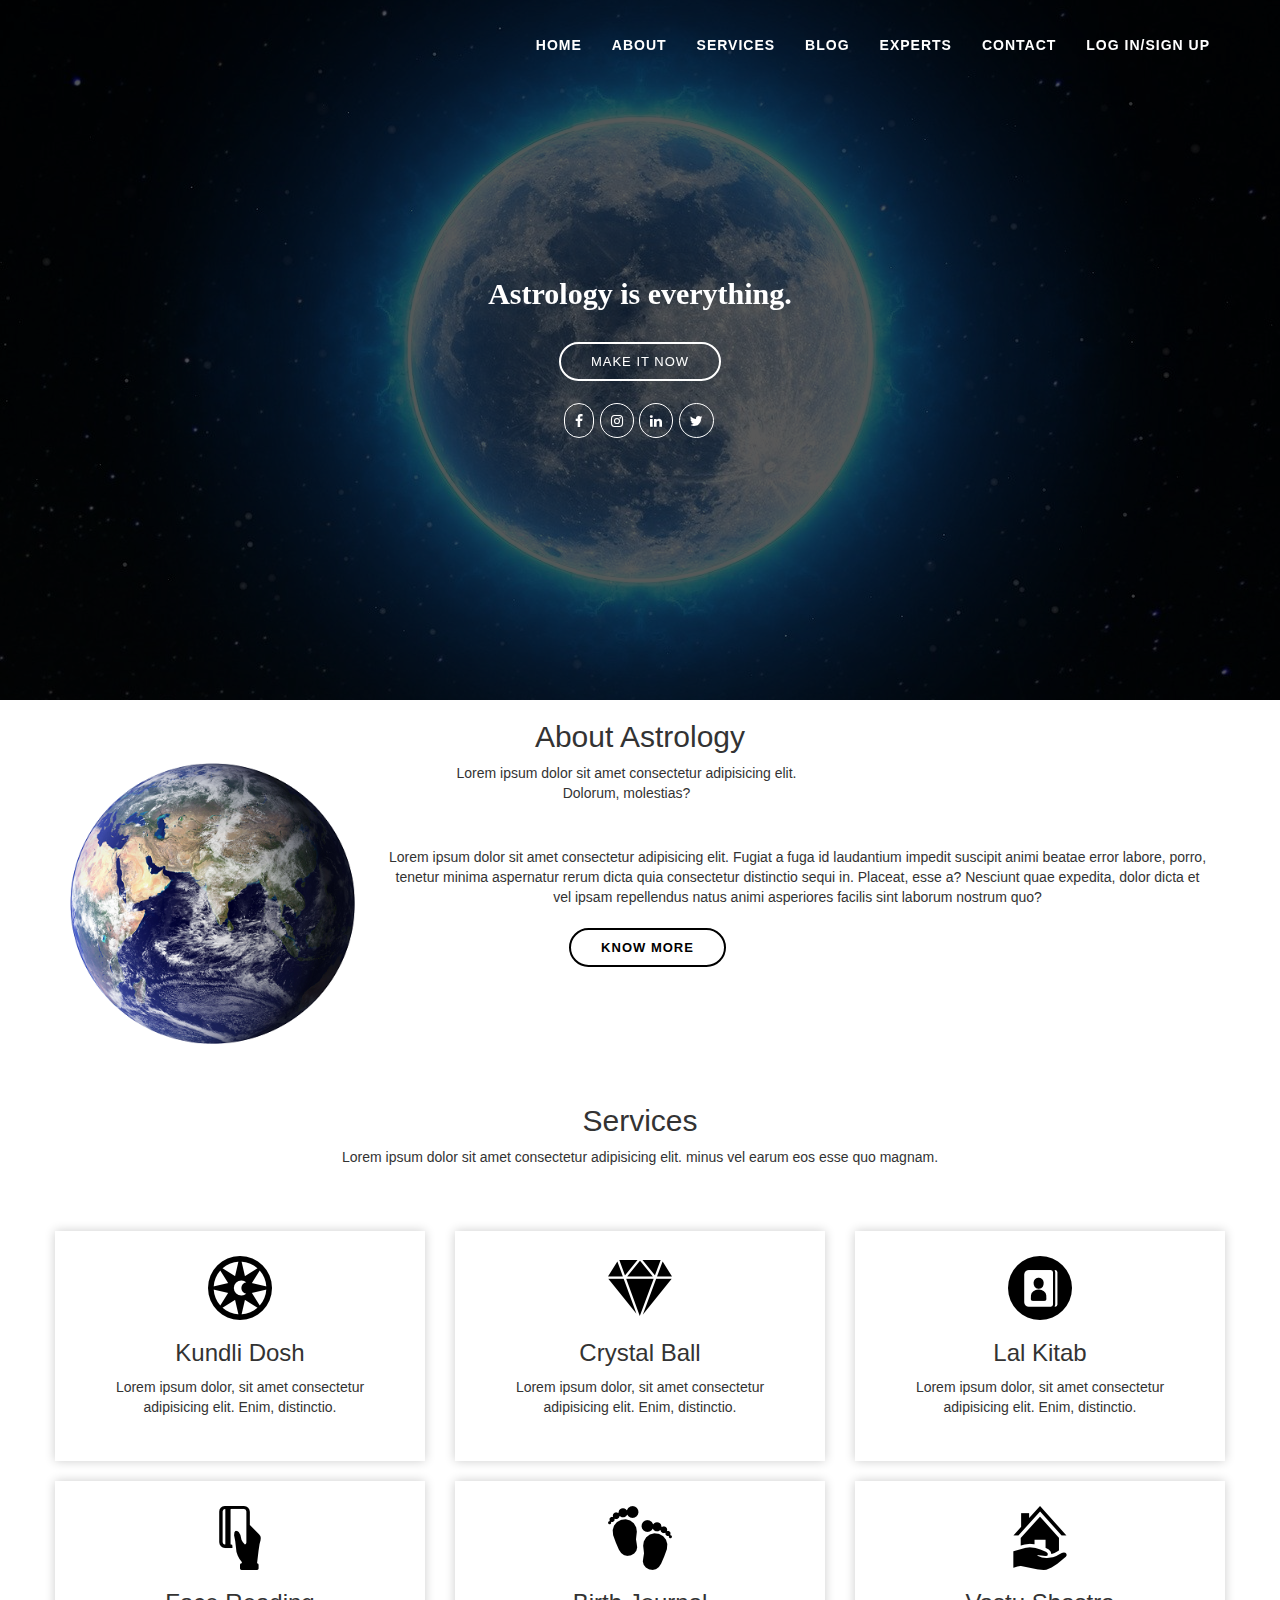
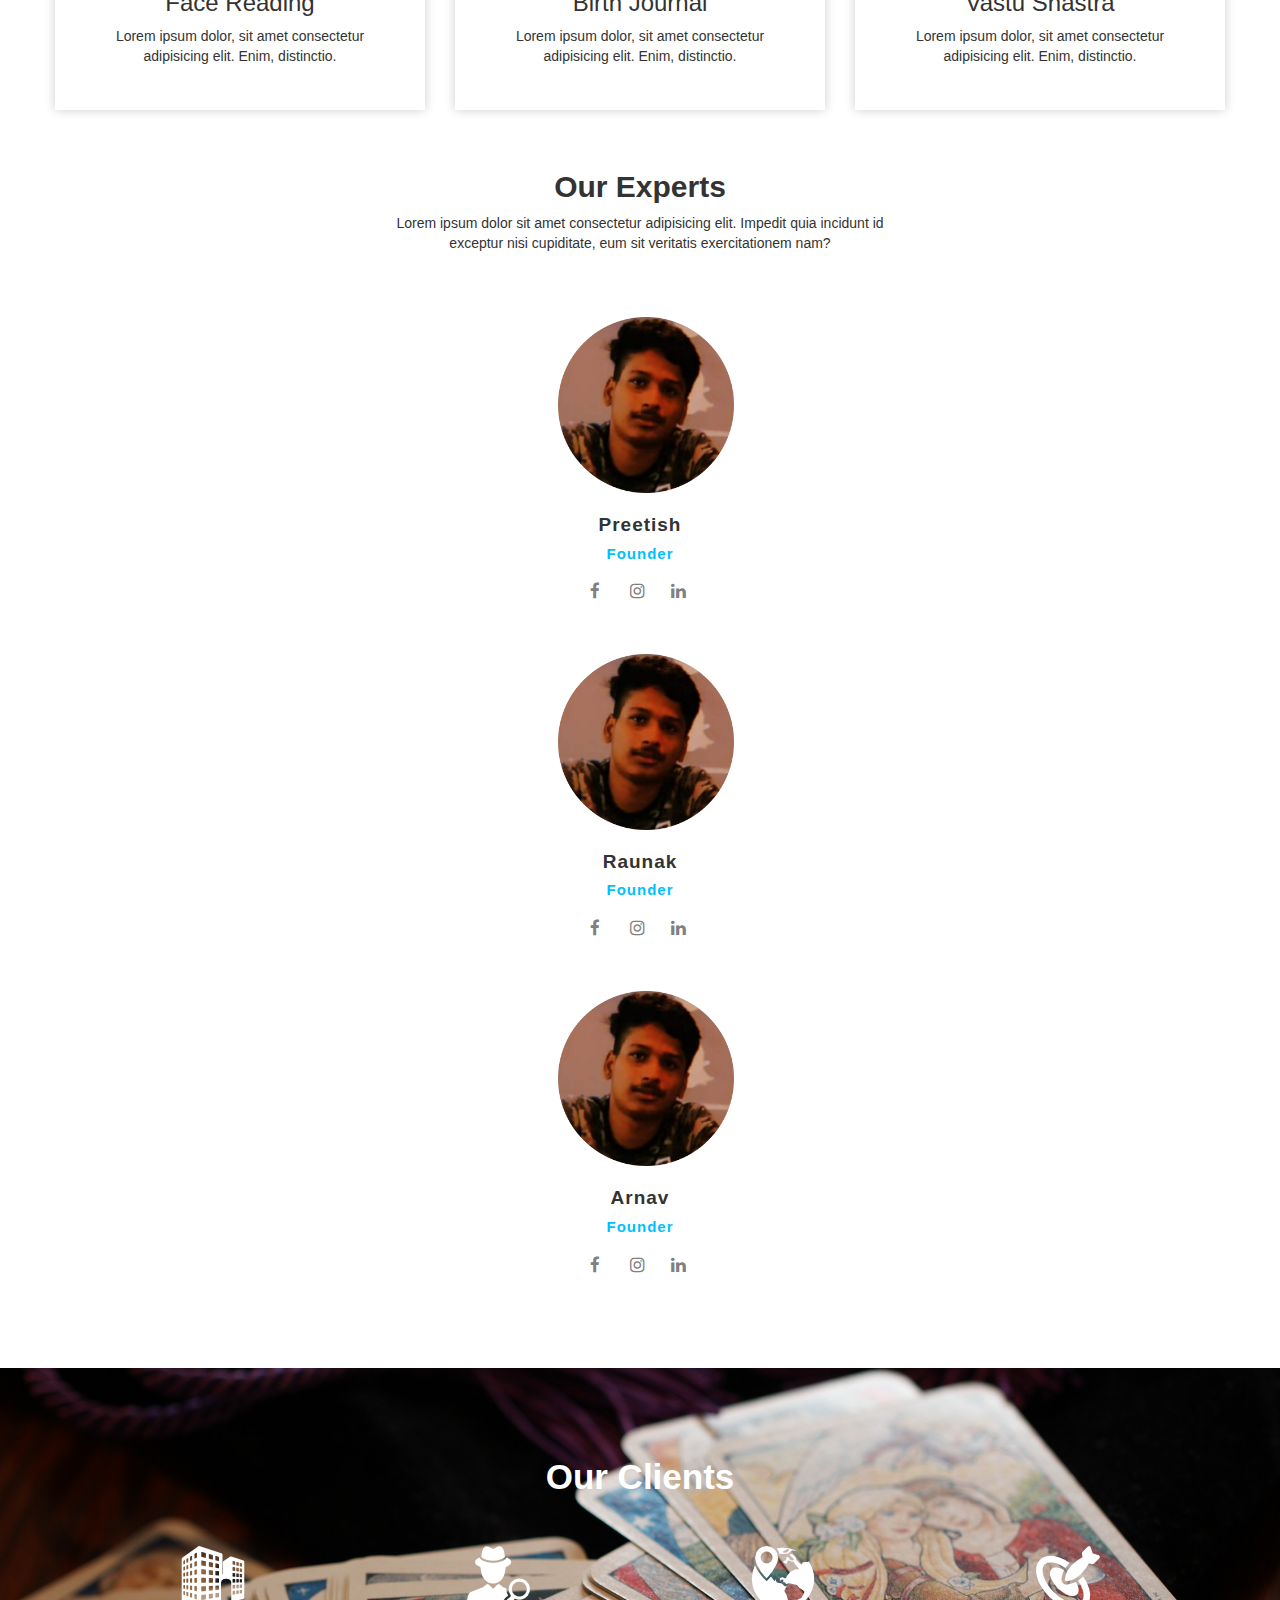
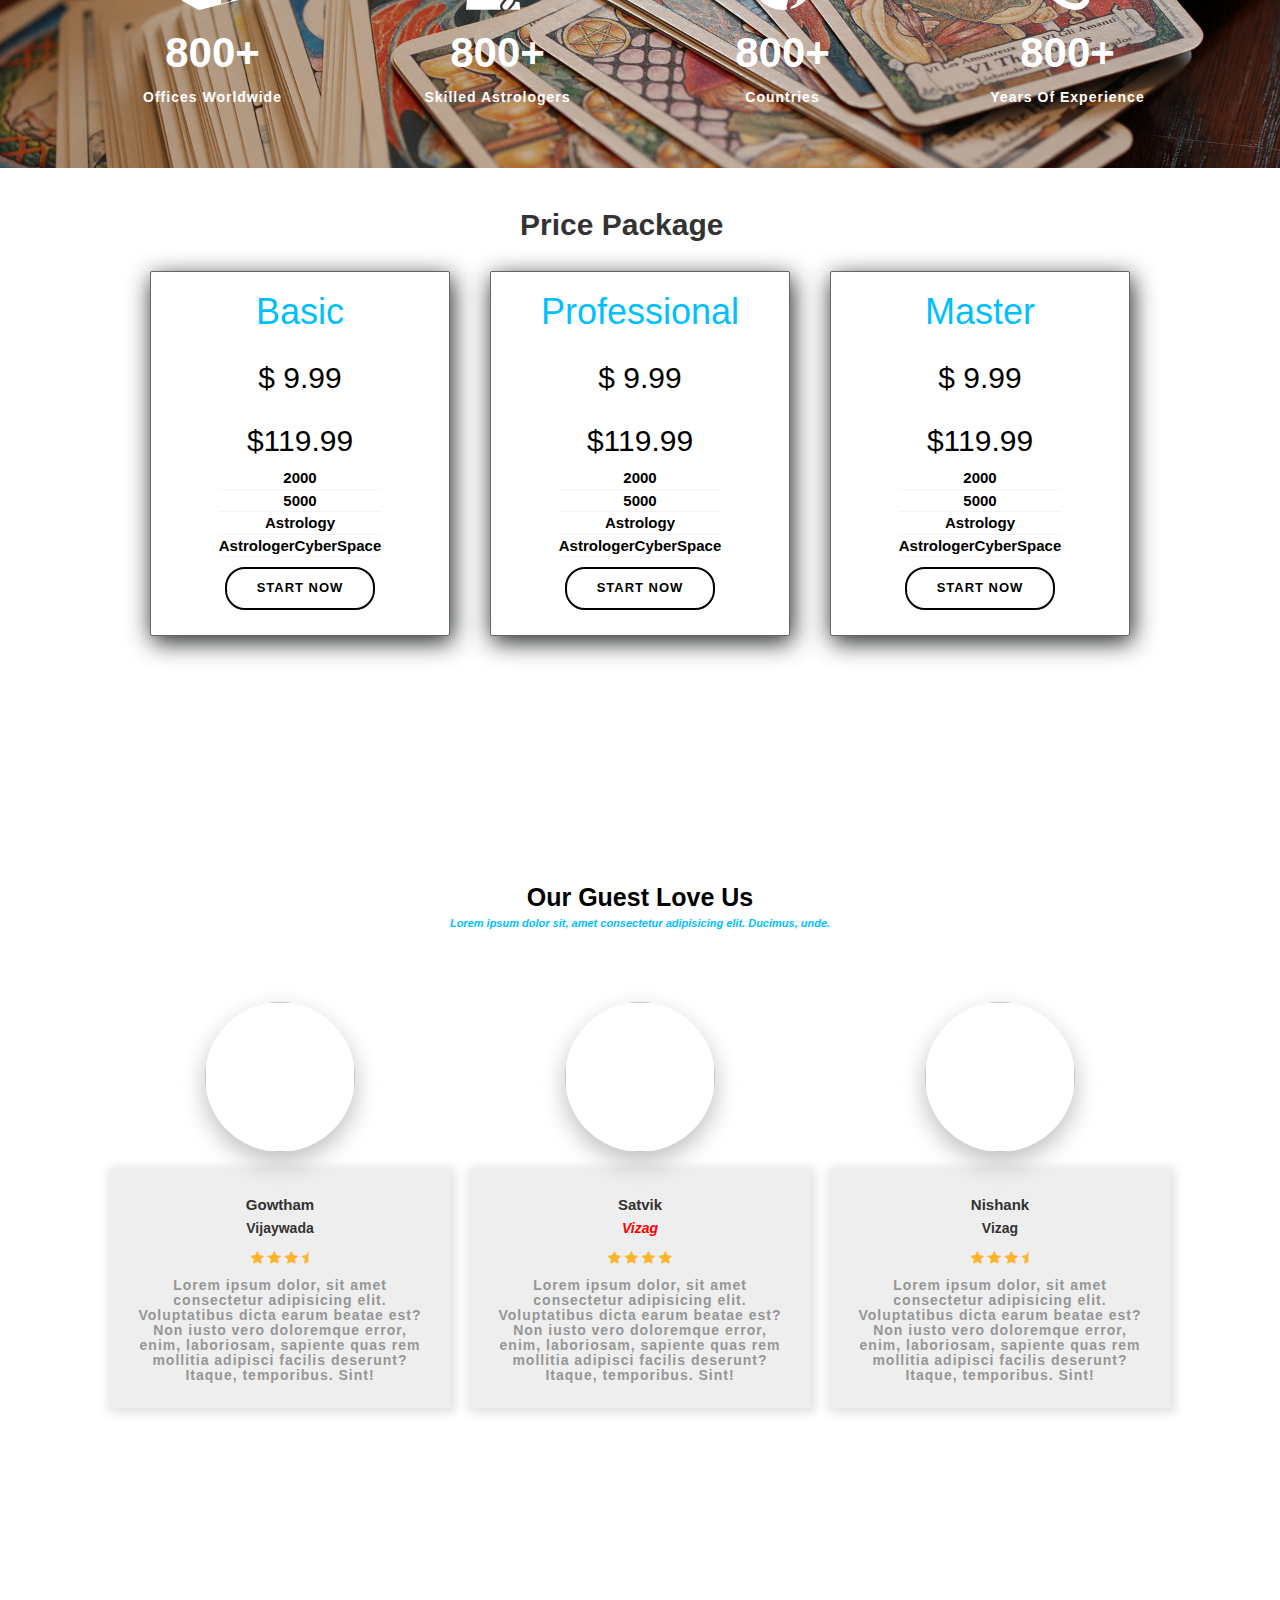
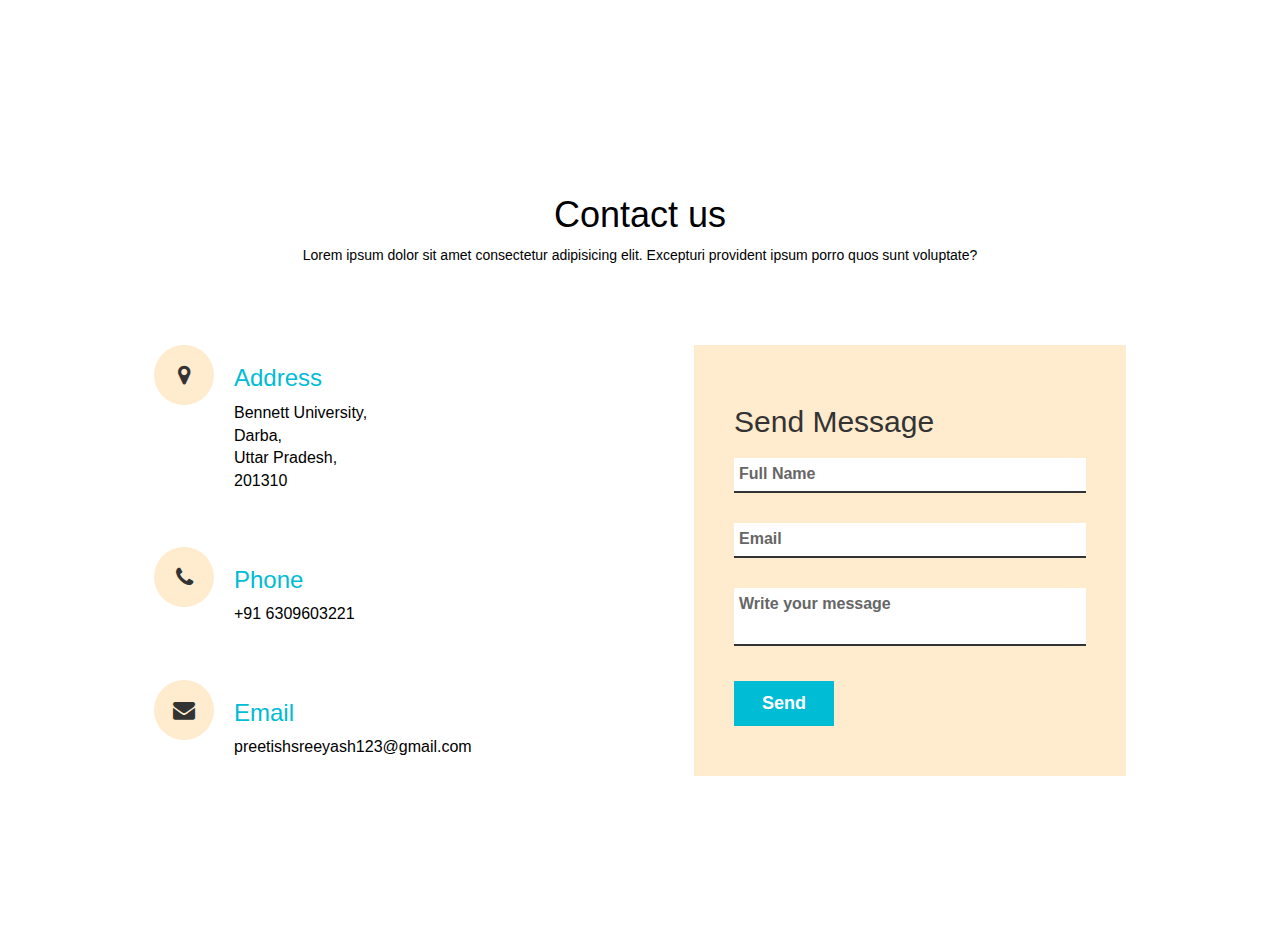
==== new website/index.html @ 93388335 "Add files via upload" ====
<!DOCTYPE html>
<html lang="en">
<head>
    <meta charset="UTF-8">
    <meta name="viewport" content="width=device-width, initial-scale=1.0">
    <title>AstrologerCyberSpace</title>
    <link rel="stylesheet" href="css/style.css">
    <link rel="favicon icon" href="">
    <!---------font awesome files-->
    <link rel="stylesheet" href="https://cdnjs.cloudflare.com/ajax/libs/font-awesome/4.7.0/css/font-awesome.min.css">
    <link rel="stylesheet" href="css/style.css">
    <!-- Latest compiled and minified CSS -->
    <link rel="stylesheet" href="https://maxcdn.bootstrapcdn.com/bootstrap/3.4.1/css/bootstrap.min.css">

    <!-- jQuery library -->
    <script src="https://ajax.googleapis.com/ajax/libs/jquery/3.5.1/jquery.min.js"></script>

    <!-- Latest compiled JavaScript -->
    <script src="https://maxcdn.bootstrapcdn.com/bootstrap/3.4.1/js/bootstrap.min.js"></script>

    <script src="./js/main.js" type="text/javascript"></script>
    <script src="./js/jquery.ripples-min.js" type="text/javascript"></script>
    <script src="./js/jquery.waypoints.min.js"></script>
    <script src="./js/jquery.counterup.min.js"></script>
    <script src="./js/typed.min.js" type="text/javascript"></script>
</head>
<body>
    <!---------Navigation bar-->
    <nav class="navbar navbar-inverse navbar-fixed-top">
        <div class="container">
            <div class="navbar-header">
                <!-----Responsive Buttons-->
                <button type="button" class="navbar-toggle" data-toggle="collapse" data-target="#navbar-co">
                    <span class="icon-bar"></span>
                    <span class="icon-bar"></span>
                    <span class="icon-bar"></span>
                </button>
                <a href="" class="navbar-brand"><img src="" alt=""></a>
            </div>
            <div class="collapse navbar-collapse" id="navbar-co">
                <!--------Navigation menu -->
            <ul class="nav navbar-nav navbar-right" style="margin-bottom: 2%;">
                <li>
                    <a href="">Home</a>
                </li>
                <li>
                    <a href="#about">About</a>
                </li>
                <li>
                    <a href="#services">Services</a>
                </li>
                <li>
                    <a href="">Blog</a>
                </li>
                <li>
                    <a href="#experts-name">Experts</a>
                </li>
                <li>
                    <a href="#contact">Contact</a>
                </li>
                <li>
                    <a href="./login form/login.html">Log In/Sign up</a>
                </li>
            </ul>
            <!----Navigation menu ends-->
            </div>
        </div>
    </nav>
    <!--Navigation ends-->
    <!-------slider start-------->
    <section class="slider text-center" id="slider">
        <div class="slider-overlay">
            <div class="slider-content">
              <div class="text">
                  <p class="padding-bottom-25">Astrology is everything.</p>
              </div>  
              <div class="cta-div">
                  <a href="" class="button">Make it now</a>
              </div>
              <br>
              <div class="social-links padding-top-12">
                  <a href="" class="fa fa-facebook"></a>
                  <a href="" class="fa fa-instagram"></a>
                  <a href="" class="fa fa-linkedin"></a>
                  <a href="" class="fa fa-twitter"></a>
              </div>
            </div>
        </div>
    </section>
    <!-------slider ends-->
    <!----About us section----->
    <button id="back-to-top-button">
        <i class="fa fa-angle-double-up"></i>
    </button>
    <section class="aboutus-area" id="about">
        <div class="container">
            <div class="row">
                <div class="col-xs-12">
                    <div class="section-title text-center">
                        <h2>About Astrology</b><br></h2>
                        <img class="earth-img" src="./images/earth.png" alt="earth">
                        <p class="move-p">Lorem ipsum dolor sit amet consectetur adipisicing elit.<br> 
                           Dolorum, molestias?
                        </p>
                        <p class="p" style="padding-bottom: 20px;">Lorem ipsum dolor sit amet consectetur adipisicing elit. Fugiat a fuga id laudantium impedit suscipit animi beatae error labore, porro, tenetur minima aspernatur rerum dicta quia consectetur distinctio sequi in. Placeat, esse a? Nesciunt quae expedita, dolor dicta et vel ipsam repellendus natus animi asperiores facilis sint laborum nostrum quo?</p>
                        <a href="" class="button2" style="margin-left: -300px;">Know more</a>
                    </div>
                </div>
            </div>
        </div>
    </section>
    <!--About us end-->
    <!----Services area start-->
    <br><br>
    <section class="service-area" id="services">
        <div class="container">
            <div class="row">
                <div class="col-xs-12">
                    <div class="section-title text-center">
                        <h2>Services</b></h2>
                        <p>
                            Lorem ipsum dolor sit amet consectetur adipisicing elit. 
                            minus vel earum eos esse quo magnam.
                        </p>
                    </div>
                </div><br><br>
                <div class="row">
                    <div class="col-md-4 col-sm-6 col-xs-12">
                        <div class="service-wrap text-center">
                            <div class="service-icon">
                                <img src="./images/sv1.png" alt="">
                            </div>
                            <h3>Kundli Dosh</h3>
                            <p>
                                Lorem ipsum dolor, sit amet consectetur adipisicing elit. Enim, distinctio.
                            </p>
                        </div>
                    </div>
                    <div class="col-md-4 col-sm-6 col-xs-12">
                        <div class="service-wrap text-center">
                            <div class="service-icon">
                                <img src="./images/sv2.png" alt="">
                            </div>
                            <h3>Crystal Ball</h3>
                            <p>
                                Lorem ipsum dolor, sit amet consectetur adipisicing elit. Enim, distinctio.
                            </p>
                        </div>
                    </div>
                    <div class="col-md-4 col-sm-6 col-xs-12">
                        <div class="service-wrap text-center">
                            <div class="service-icon">
                                <img src="./images/sv3.png" alt="">
                            </div>
                            <h3>Lal Kitab</h3>
                            <p>
                                Lorem ipsum dolor, sit amet consectetur adipisicing elit. Enim, distinctio.
                            </p>
                        </div>
                    </div>
                    <div class="col-md-4 col-sm-6 col-xs-12">
                        <div class="service-wrap text-center">
                            <div class="service-icon">
                                <img src="./images/sv4.png" alt="">
                            </div>
                            <h3>Face Reading</h3>
                            <p>
                                Lorem ipsum dolor, sit amet consectetur adipisicing elit. Enim, distinctio.
                            </p>
                        </div>
                    </div>
                    <div class="col-md-4 col-sm-6 col-xs-12">
                        <div class="service-wrap text-center">
                            <div class="service-icon">
                                <img src="./images/sv5.png" alt="">
                            </div>
                            <h3>Birth Journal</h3>
                            <p>
                                Lorem ipsum dolor, sit amet consectetur adipisicing elit. Enim, distinctio.
                            </p>
                        </div>
                    </div>
                    <div class="col-md-4 col-sm-6 col-xs-12">
                        <div class="service-wrap text-center">
                            <div class="service-icon">
                                <img src="./images/sv6.png" alt="">
                            </div>
                            <h3>Vastu Shastra</h3>
                            <p>
                                Lorem ipsum dolor, sit amet consectetur adipisicing elit. Enim, distinctio.
                            </p>
                        </div>
                    </div>
            </div>
        </div>
    </section>
    <!----Services area end-->
    <!----Our Experts start-->
    <br><br>
    <section class="our-experts" id="experts-name">
        <div class="container text-center">
            <h2 style="font-weight: bold;">Our Experts</b></h2>
            <p>Lorem ipsum dolor sit amet consectetur adipisicing elit. Impedit quia incidunt id<br> 
               exceptur nisi cupiditate, eum sit veritatis exercitationem nam?</p>
        </div><br>
        <div class="container">
            <div class="row">
                <div  class="experts-container">
                    <div id="team-member">
                        <img src="./images/preetish.png" alt="preetish-photo" class="img-responsive">
                        <div class="team-member-info text-center">
                        <h4 class="team-member-name">Preetish</h4>
                        <h4 class="team-member-designation">Founder</h4>
                        <ul class="social-list">
                            <li><a href="" class="social-icon icon-gray"><i class="fa fa-facebook"></i></a></li>
                            <li><a href="" class="social-icon icon-gray"><i class="fa fa-instagram"></i></a></li>
                            <li><a href="" class="social-icon icon-gray"><i class="fa fa-linkedin"></i></a></li>
                        </ul>
                        </div>
                    </div>
                    <div id="team-member">
                        <img src="./images/preetish.png" alt="" class="img-responsive">
                        <div class="team-member-info text-center">
                        <h4 class="team-member-name">Raunak</h4>
                        <h4 class="team-member-designation">Founder</h4>
                        <ul class="social-list">
                            <li><a href="" class="social-icon icon-gray"><i class="fa fa-facebook"></i></a></li>
                            <li><a href="" class="social-icon icon-gray"><i class="fa fa-instagram"></i></a></li>
                            <li><a href="" class="social-icon icon-gray"><i class="fa fa-linkedin"></i></a></li>
                        </ul>
                        </div>
                    </div>
                    <div id="team-member">
                        <img src="./images/preetish.png" alt="" class="img-responsive">
                        <div class="team-member-info text-center">
                        <h4 class="team-member-name">Arnav</h4>
                        <h4 class="team-member-designation">Founder</h4>
                        <ul class="social-list">
                            <li><a href="" class="social-icon icon-gray"><i class="fa fa-facebook"></i></a></li>
                            <li><a href="" class="social-icon icon-gray"><i class="fa fa-instagram"></i></a></li>
                            <li><a href="" class="social-icon icon-gray"><i class="fa fa-linkedin"></i></a></li>
                        </ul>
                        </div>
                    </div>
                </div>
            </div>
        </div>

    </section>
    <!---Our Experts ends-->

    <!---Counter starts-->
    <br><br>
    <section class="counters">
        <div class="content-box text-center">
            <h2 style="font-weight: bold; font-size: 35px;">Our Clients<b></h2>
            <br><br>
            <div class="container">
                <div class="col-md-3">
                    <div class="counter-items">
                        <img src="./images/timer_1.png" alt="">
                        <h2><span class="counter text-center">800</span><span>+</span></h2>
                        <p>Offices Worldwide</p>
                    </div>
                </div>
                <div class="col-md-3">
                    <div class="counter-items">
                        <img src="./images/timer_2.png" alt="">
                        <h2><span class="counter text-center">800</span><span>+</span></h2>
                        <p>Skilled Astrologers</p>
                    </div>
                </div>
                <div class="col-md-3">
                    <div class="counter-items">
                        <img src="./images/timer_3.png" alt="">
                        <h2><span class="counter text-center">800</span><span>+</span></h2>
                        <p>Countries</p>
                    </div>
                </div>
                <div class="col-md-3">
                    <div class="counter-items">
                        <img src="./images/timer_4.png" alt="">
                        <h2><span class="counter text-center">800</span><span>+</span></h2>
                        <p>Years Of Experience</p>
                    </div>
                </div>
            </div>
        </div>
    </section>
    <!---Counter ends-->
        <!----Price us start-->
        <br>
        <section class="Contact">
            <div class="container">
                <h2 style="font-weight: bold; padding-left: 450px;">Price Package</h2>
                <div class="package-container">
                    <div class="packages">
                       <h1 class="first-package">Basic</h1>
                       <h2 class="text1">&dollar; 9.99</h2>
                       <h2 class="text2">&dollar;119.99</h2>
                       <ul class="basic-list">
                           <li>2000</li>
                           <li>5000</li>
                           <li>Astrology</li>
                           <li>AstrologerCyberSpace</li>
                       </ul> 
                       <a href="#" class="button1">Start Now</a>
                    </div>
                    <div class="packages">
                        <h1 class="first-package">Professional</h1>
                        <h2 class="text1">&dollar; 9.99</h2>
                        <h2 class="text2">&dollar;119.99</h2>
                        <ul class="basic-list">
                            <li>2000</li>
                            <li>5000</li>
                            <li>Astrology</li>
                            <li>AstrologerCyberSpace</li>
                        </ul> 
                        <a href="#" class="button1">Start Now</a>
                     </div>
                     <div class="packages">
                        <h1 class="first-package">Master</h1>
                        <h2 class="text1">&dollar; 9.99</h2>
                        <h2 class="text2">&dollar;119.99</h2>
                        <ul class="basic-list">
                            <li>2000</li>
                            <li>5000</li>
                            <li>Astrology</li>
                            <li>AstrologerCyberSpace</li>
                        </ul> 
                        <a href="#" class="button1">Start Now</a>
                     </div>
                </div>
            </div>
        </section>
    <!---Guest reviews start-->
    <br><br>
    <section class="reviews-people">
        <div class="reviews-section">
            <h2 class="review-title">Our Guest Love Us</h2>
            <p class="review-note">Lorem ipsum dolor sit, amet consectetur adipisicing elit. Ducimus, unde.</p>
            <div class="reviews">
                <div class="review">
                    <div class="review-head">
                        <img src="" width="250px">
                    </div>
                    <div class="review-body">
                        <div class="review-name">Gowtham</div>
                        <div class="place-review">Vijaywada</div>
                        <div class="review-rating">
                            <i class="fa fa-star"></i>
                            <i class="fa fa-star"></i>
                            <i class="fa fa-star"></i>
                            <i class="fa fa-star-half"></i>
                        </div>
                        <div class="review-description">Lorem ipsum dolor, sit amet consectetur adipisicing elit. Voluptatibus dicta earum beatae est? Non iusto vero doloremque error, enim, laboriosam, sapiente quas rem mollitia adipisci facilis deserunt? Itaque, temporibus. Sint!</div>
                    </div>
                </div>
                <div class="review">
                    <div class="review-head">
                        <img src="" width="250px">
                    </div>
                    <div class="review-body">
                        <div class="review-name">Satvik</div>
                        <div class="review-place">Vizag</div>
                        <div class="review-rating">
                            <i class="fa fa-star"></i>
                            <i class="fa fa-star"></i>
                            <i class="fa fa-star"></i>
                            <i class="fa fa-star"></i>
                        </div>
                        <div class="review-description">Lorem ipsum dolor, sit amet consectetur adipisicing elit. Voluptatibus dicta earum beatae est? Non iusto vero doloremque error, enim, laboriosam, sapiente quas rem mollitia adipisci facilis deserunt? Itaque, temporibus. Sint!</div>
                    </div>
                </div>
                <div class="review">
                    <div class="review-head">
                        <img src="" width="250px">
                    </div>
                    <div class="review-body">
                        <div class="review-name">Nishank</div>
                        <div class="place-review">Vizag</div>
                        <div class="review-rating">
                            <i class="fa fa-star"></i>
                            <i class="fa fa-star"></i>
                            <i class="fa fa-star"></i>
                            <i class="fa fa-star-half"></i>
                        </div>
                        <div class="review-description">Lorem ipsum dolor, sit amet consectetur adipisicing elit. Voluptatibus dicta earum beatae est? Non iusto vero doloremque error, enim, laboriosam, sapiente quas rem mollitia adipisci facilis deserunt? Itaque, temporibus. Sint!</div>
                    </div>
                </div>
            </div>
        </div>
    </section>
    <!---Guest reviews end-->
    <!---Contact us form start-->
    <br><br>
    <section id="contact" class="contact-us">
        <div class="content">
            <h2>Contact us</h2>
            <p>Lorem ipsum dolor sit amet consectetur adipisicing elit. 
               Excepturi provident ipsum porro quos sunt voluptate?</p>
        </div>
        <div class="container1">
            <div class="contact-info">
                <div class="box">
                    <div class="icon"><i class="fa fa-map-marker" aria-hidden="true"></i></div>
                    <div class="text1">
                        <h3>Address</h3>
                        <p>Bennett University, <br> Darba, <br> Uttar Pradesh, <br> 201310</p>
                    </div>
                </div>
                <div class="box">
                    <div class="icon"><i class="fa fa-phone" aria-hidden="true"></i></div>
                    <div class="text1">
                        <h3>Phone</h3>
                        <p> +91 6309603221
                        </p>
                    </div>
                </div>
                <div class="box">
                    <div class="icon"><i class="fa fa-envelope" aria-hidden="true"></i></div>
                    <div class="text1">
                        <h3>Email</h3>
                        <p>preetishsreeyash123@gmail.com</p>
                    </div>
                </div>
            </div>
            <div class="contact-form">
                <form>
                    <h2>Send Message</h2>
                    <div class="inputBox">
                        <input type="text" name="" required="required">
                        <span>Full Name</span>
                    </div>
                    <div class="inputBox">
                        <input type="text" name="" required="required">
                        <span>Email</span>
                    </div>
                    <div class="inputBox">
                        <textarea required="required"></textarea>
                        <span>Write your message</span>
                    </div>
                    <div class="inputBox">
                        <input type="submit" name="" value="Send">
                    </div>
                </form>
            </div>
        </div>
    </section>
<!------Contact us end --------->
</body>
</html>
---- new website/css/style.css ----
/*  basic files starts*/
*{
    margin: 0;
    padding: 0;
}
body{
    width: 100%;
    overflow-x: hidden;
}
/* basic files ends*/

/* navigation starts*/
.navbar{
    padding: 20px 0 0 0;
    border-bottom: none !important;
    transition: all 0.5s ease-in-;
}
.navbar ul li a{
    color: white !important;
    text-transform: uppercase;
    font-weight: bold;
    letter-spacing: 1px;
}
.navbar ul li a:hover{
    color: aqua !important;
}
.navbar-toggle{
    border: 1px solid white !important; 
    transition: all 0.5s ease-in;
}
.navbar-toggle:hover{
    background-color: aqua !important;
}
.navbar-inverse .navbar-collapse{
    border-color: white !important;
}
.navbar-inverse{
    background-color: transparent !important;
}
/* navigation ends */

/* sticky navigation with bg color */
.secondary{
    background-color: #34495e !important;
}

/* slider section starts */
.slider{
    width: 100% !important;
    height: 700px;
    background-image: url(../images/mainphoto.jpg);
    background-size: cover;
    background-position: center;
    color: white;
}
.slider-overlay{
    width: 100%;
    height: 100%;
    background: rgba(0,0,0,0.65);
    position: relative;
}
.slider-content{
    position: absolute;
    top: 39%;
    width: 100%;
}
.button{
    padding: 10px 30px;
    background-color: transparent;
    color: white !important;
    text-transform: uppercase;
    letter-spacing: 1px;
    font-size: 13px;
    border: 2px solid white !important;
    border-radius: 20px;
    transition: all 0.5s ease-in;
}
.button:hover{
    text-decoration: none;
    color: white !important;
    background-color: deepskyblue;
    border-color: deepskyblue;
}
.social-links a.fa{
    border: 1px solid white;
    padding: 10px;
    color: white;
    height: 35px;
    border-radius: 25px;
    margin-right: 2px; 
    transition: all 0.5s ease-in;
}
.social-links a.fa:hover{
    text-decoration: none;
    background-color: deepskyblue;
    color: white;
    border: 1px solid deepskyblue;
}
.text{
    display: inline;
    font-family: 'Sacramento',cursive;
    font-size: 30px;
    font-weight: bold;
}
/* slider section ends */
/* Back to top Button */
#back-to-top-button {
    display: none;
    position: fixed;
    bottom: 20px;
    right: 20px;
    font-size: 26px;
    width: 50px;
    height: 50px;
    background-color: #fff;
    color: #333;
    cursor: pointer;
    outline: none;
    border: 3px solid #333;
    border-radius: 50%;
    transition-duration: 0.2s;
    transition-timing-function: ease-in-out;
    transition-property: background-color, color;
  }
  #back-to-top-button:hover, 
  #back-to-top-button:focus {
    background-color: #333;
    color: #fff;  
  }
  
  @media(max-width: 992px) {
    #back-to-top-button { font-size: 22px; width: 40px; height: 40px; bottom: 15px; right: 15px; }
  }
  @media(max-width:768px) {
    #back-to-top-button { font-size: 18px; width: 32px; height: 32px; bottom: 6px; right: 6px; }
  }
  
  /* Animations */
  .buttonEntrance {
    animation-duration: 0.5s;
    animation-fill-mode: both;
    animation-name: btnEntrance;
  }
  /* fadeInUp */
  @keyframes buttonEntrance {
    from {
      opacity: 0;
      transform: translate3d(0, 100%, 0);
    }
    to {
      opacity: 1;
      transform: translate3d(0, 0, 0);
    }
  }
  
  .buttonExit {
    animation-duration: 0.25s;
    animation-fill-mode: both;  
    animation-name: btnExit;
  }
  /* fadeOutDown */
  @keyframes buttonExit {
    from {
      opacity: 1;
    }
    to {
      opacity: 0;
      transform: translate3d(0, 100%, 0);
    }
  }
  /* Button End */
/* About astrology start */
.earth-img{
    width: 25%;
    margin-right: 30px;
    float: left;
}

.padding-top-12 {
   padding-top: 12px;
}

.padding-bottom-25 {
   padding-bottom: 25px;
}
.move-p{
    padding-right: 30%;
}
p{
    display: block;
    padding-bottom: 3%;
}
.button2{
    padding-top: 20px;
    padding: 10px 30px;
    color: black;
    text-transform: uppercase;
    letter-spacing: 1px;
    font-size: 13px;
    font-weight: bold;
    border: 2px solid black;
    border-radius: 20px;
    transition: all 0.5s ease-in;  
}
.button2:hover{
    text-decoration: none;
    background-color: deepskyblue;
}
/* About astrology end */

/* Servises start */
.service-wrap {
    box-shadow: 0 0 10px rgba(0,0,0,0.2);
    overflow: hidden;
    padding: 25px 35px;
    position: relative;
    transition: all 0.5s ease 0s;
    z-index: 9;
    margin-top: 20px;
}
.service-wrap::before, .service-wrap::after{
    content: "";
    height: 300%;
    position: absolute;
    transform: rotate(45deg);
    width: 120%;
    z-index: -9;
    transition: all 0.5s;
    opacity: 0;
    background: #34495e;
}
.service-wrap::before{
    top: -37px;
    left: 100%;
}
.service-wrap:hover:before{
    left: -27px;
    opacity: 1;
}
.service-wrap::after{
    right: 100%;
    bottom: -37px;
}
.service-wrap:hover:after{
    right: -27px;
    opacity: 1;
}
.service-wrap:hover{
    color: white;
}
/* teams members */
.our-experts{
    margin: 0 25px;
}
.team-member-info{
    padding: 10px 0 30px 0;
}
h4.team-member-name{
    font-size: 19px;
    font-weight: 700;
    letter-spacing: 1px;
    padding-top: 2px;
}
h4.team-member-designation{
    color: deepskyblue;
    font-size: 15px;
    font-weight: 700;
    letter-spacing: 1px;
    margin-top: 5px;
    text-transform: capitalize;
}
.social-list{
    padding-left: 0;
}
.social-list li{
    list-style: none;
    display: inline-block;
    width: 32px;
    height: 32px;
    margin-right: 6px;
    margin-top: 10px;
}
.social-list i{
    font-size: 17px;
}
.icon-gray i{
    color: gray;

}
.img-responsive{
    width: 15%;
    margin-left: 43%;
}
/* team members end */

/* Counter start */
.counters{
    background-image: url(../images/tarot.jpg);
    width: 100%;
    height: 400px;
    background-size: cover;
    background-position: center;
    color: white;
    padding-top: 70px;
    padding-bottom: 80px;
}
.counters i{
    font-size: 50px;
}
.counter-items h2{
    font-weight: bold;
    font-size: 42px;
    color: white;
}
.counters p{
    font-weight: bold;
    letter-spacing: 1px;
}
/* Counter ends */

/* price package start */
.container{
    width: 100%;
}
.packages{
    margin: 20px;
    width: 300px;
    padding-bottom: 1.8em;
    height: 100%;
    background-color: white;
    display: flex;
    flex-direction: column;
    align-items: center;
    text-align: center;
    border-radius: 2px;
    border: 1px solid rgb(97,104,101);
    box-shadow: 2px 6px 25px #1e2321;
    flex-wrap: wrap;
    color: black;
}
.first-package{
    color: deepskyblue;
}
h1,h2{
    font-size: 2.2em;
}
.basic-list li{
    font-size: 15px;
    list-style: none;
    border-bottom: 1px solid #f4f4f4;
    padding-inline-start: 0;
    border-width: 1px;
}
ol,ul{
    padding: 0;
}
.top{
    padding-top: 20px;
    display: flex;
    flex-direction: column;
    align-items: center;
}
input,label{
    display: inline-block;
    vertical-align: middle;
    margin: 10px 0;
}
.button1{
    padding-top: 20px;
    padding: 10px 30px;
    color: black !important;
    text-transform: uppercase;
    letter-spacing: 1px;
    font-size: 13px;
    border: 2px solid black !important;
    border-radius: 20px;
    transition: all 0.5s ease-in;  
}
.button1:hover{
    text-decoration: none;
    background-color: deepskyblue !important;
}
.package-container{
    display: flex;
    align-items: center;
    justify-content: center;
    flex-wrap: wrap;
}
.switch{
    position: relative;
    display: inline-block;
    width: 60px;
    height: 34px;
}
.switch input{
    opacity: 0;
    width: 0;
    height: 0;
}
/* price package end */
/* Guest reviwes start */
.reviews-people{
    box-sizing: border-box;
    margin: 0;
    padding: 0;
    display: flex;
    height: 100vh;
}
.reviews-section{
    margin: auto;
    padding: 0 1rem;
    max-width: 1100px;
    text-align: center;
}
.review-title{
    font-size: 2.5rem;
    color: black;
    margin-bottom: .5rem;
    font-weight: bold;
}
.review-note{
    font-size: 1.1rem;
    color: rgb(150, 150, 150);
    font-style: italic;
    color: deepskyblue;
}
.reviews{
    margin: 2rem auto;
    display: flex;
    flex-wrap: wrap;
}
.review{
    margin: 0 1rem;
    min-width: 300px;
    flex: 1;
}
.review-head{
    margin: 1.75rem auto;
    width: 150px;
    height: 150px;
}
.reviews .review .review-head img{
    width: 100%;
    height: 100%;
    object-fit: cover;
    border-radius: 50%;
    box-shadow: 0 10px 25px rgba(0, 0, 0, .25);
}
.review-body{
    background-color: rgb(238, 238, 238);
    padding: 2.5rem;
    box-shadow: 2px 2px 10px 3px rgb(225, 225, 225);
}
.review-name{
    font-size: 1.5rem;
    color: rgb(50, 50, 50);
    margin-bottom: .25rem;
}
.review-place{
    color: red;
    font-style: italic;
  }
  .review-rating{
    color: rgb(253, 180, 42);
    margin: 1rem 0;
  }
  .review-description{
    line-height: 1.5rem;
    letter-spacing: 1px;
    color: rgb(150, 150, 150);
  }
  
  @media (max-width: 991px){
    .review{
      margin-top: 1.5rem;
    }
  }
/* Guest reviews ends */
/* Contact us start */
.contact-us{
    position: relative;
    min-height: 100vh;
    padding: 50px 100px;
    display: flex;
    justify-content: center;
    align-items: center;
    flex-direction: column;
}
.contact-us .content{
    max-width: 800px;
    text-align: center;
}
.contact-us .content h2{
    font-size: 36px;
    font-weight: 500;
    color: black;
}
.contact-us .content p{
    font-weight: 300;
    color: black;
}
.container1{
    width: 100%;
    display: flex;
    justify-content: center;
    align-items: center;
    margin-top: 30px;
}
.container1 .contact-info{
    width: 50%;
    display: flex;
    flex-direction: column;
}
.container1 .contact-info .box{
    position: relative;
    padding: 20px 0;
    display: flex;
}
.container1 .contact-info .box .icon{
    min-width: 60px;
    height: 60px;
    background: blanchedalmond;
    display: flex;
    justify-content: center;
    align-items: center;
    border-radius: 50%;
    font-size: 22px;
    border-color: 1px blanchedalmond ;
}
.container1 .contact-info .box .text1{
    display: flex;
    margin-left: 20px;
    font-size: 16px;
    color: black;
    flex-direction: column;
    font-weight: 300;
}
.container1 .contact-info .box .text1 h3{
    font-weight: 500;
    color: #00bcd4;
}
.contact-form{
    width: 40%;
    padding: 40px;
    background: blanchedalmond;
}
.contact-form h2{
    font-size: 30px;
    color: #333;
    font-weight: 500;
}
.contact-form .inputBox{
    position: relative;
    width: 100%;
    margin-top: 10px;
}
.contact-form .inputBox input,
.contact-form .inputBox textarea
{
    width: 100%;
    padding: 5px;
    font-size: 16px;
    margin: 10px 0;
    border: none;
    border-bottom: 2px solid #333;
    outline: none;
    resize: none;
}
.contact-form .inputBox span{
    position: absolute;
    left: 0;
    padding: 5px;
    font-size: 16px;
    margin: 10px 0;
    pointer-events: none;
    transition: 0.5s;
    color: #666;
}
.contact-form .inputBox input:focus ~ span,
.contact-form .inputBox input:valid ~ span,
.contact-form .inputBox textarea:focus ~ span,
.contact-form .inputBox textarea:focus ~ span
{
    color: deepskyblue;
    font-size: 12px;
    transform: translateY(-20px);
}
.contact-form .inputBox input[type="submit"]{
    width: 100px;
    background: #00bcd4;
    color: #fff;
    border: none;
    cursor: pointer;
    padding: 10px;
    font-size: 18px;
}
@media(max-width: 991px){
    .contact-us{
        padding: 50px;
    }
    .container1{
        flex-direction: column;
    }
    .container1 .contact-info{
        margin-bottom: 40px;
    }
    .container1 .contact-info,
    .contact-form
    {
        width: 100%;

    }
}
/* Contact us form end */
---- new website/css/style.css ----
/*  basic files starts*/
*{
    margin: 0;
    padding: 0;
}
body{
    width: 100%;
    overflow-x: hidden;
}
/* basic files ends*/

/* navigation starts*/
.navbar{
    padding: 20px 0 0 0;
    border-bottom: none !important;
    transition: all 0.5s ease-in-;
}
.navbar ul li a{
    color: white !important;
    text-transform: uppercase;
    font-weight: bold;
    letter-spacing: 1px;
}
.navbar ul li a:hover{
    color: aqua !important;
}
.navbar-toggle{
    border: 1px solid white !important; 
    transition: all 0.5s ease-in;
}
.navbar-toggle:hover{
    background-color: aqua !important;
}
.navbar-inverse .navbar-collapse{
    border-color: white !important;
}
.navbar-inverse{
    background-color: transparent !important;
}
/* navigation ends */

/* sticky navigation with bg color */
.secondary{
    background-color: #34495e !important;
}

/* slider section starts */
.slider{
    width: 100% !important;
    height: 700px;
    background-image: url(../images/mainphoto.jpg);
    background-size: cover;
    background-position: center;
    color: white;
}
.slider-overlay{
    width: 100%;
    height: 100%;
    background: rgba(0,0,0,0.65);
    position: relative;
}
.slider-content{
    position: absolute;
    top: 39%;
    width: 100%;
}
.button{
    padding: 10px 30px;
    background-color: transparent;
    color: white !important;
    text-transform: uppercase;
    letter-spacing: 1px;
    font-size: 13px;
    border: 2px solid white !important;
    border-radius: 20px;
    transition: all 0.5s ease-in;
}
.button:hover{
    text-decoration: none;
    color: white !important;
    background-color: deepskyblue;
    border-color: deepskyblue;
}
.social-links a.fa{
    border: 1px solid white;
    padding: 10px;
    color: white;
    height: 35px;
    border-radius: 25px;
    margin-right: 2px; 
    transition: all 0.5s ease-in;
}
.social-links a.fa:hover{
    text-decoration: none;
    background-color: deepskyblue;
    color: white;
    border: 1px solid deepskyblue;
}
.text{
    display: inline;
    font-family: 'Sacramento',cursive;
    font-size: 30px;
    font-weight: bold;
}
/* slider section ends */
/* Back to top Button */
#back-to-top-button {
    display: none;
    position: fixed;
    bottom: 20px;
    right: 20px;
    font-size: 26px;
    width: 50px;
    height: 50px;
    background-color: #fff;
    color: #333;
    cursor: pointer;
    outline: none;
    border: 3px solid #333;
    border-radius: 50%;
    transition-duration: 0.2s;
    transition-timing-function: ease-in-out;
    transition-property: background-color, color;
  }
  #back-to-top-button:hover, 
  #back-to-top-button:focus {
    background-color: #333;
    color: #fff;  
  }
  
  @media(max-width: 992px) {
    #back-to-top-button { font-size: 22px; width: 40px; height: 40px; bottom: 15px; right: 15px; }
  }
  @media(max-width:768px) {
    #back-to-top-button { font-size: 18px; width: 32px; height: 32px; bottom: 6px; right: 6px; }
  }
  
  /* Animations */
  .buttonEntrance {
    animation-duration: 0.5s;
    animation-fill-mode: both;
    animation-name: btnEntrance;
  }
  /* fadeInUp */
  @keyframes buttonEntrance {
    from {
      opacity: 0;
      transform: translate3d(0, 100%, 0);
    }
    to {
      opacity: 1;
      transform: translate3d(0, 0, 0);
    }
  }
  
  .buttonExit {
    animation-duration: 0.25s;
    animation-fill-mode: both;  
    animation-name: btnExit;
  }
  /* fadeOutDown */
  @keyframes buttonExit {
    from {
      opacity: 1;
    }
    to {
      opacity: 0;
      transform: translate3d(0, 100%, 0);
    }
  }
  /* Button End */
/* About astrology start */
.earth-img{
    width: 25%;
    margin-right: 30px;
    float: left;
}

.padding-top-12 {
   padding-top: 12px;
}

.padding-bottom-25 {
   padding-bottom: 25px;
}
.move-p{
    padding-right: 30%;
}
p{
    display: block;
    padding-bottom: 3%;
}
.button2{
    padding-top: 20px;
    padding: 10px 30px;
    color: black;
    text-transform: uppercase;
    letter-spacing: 1px;
    font-size: 13px;
    font-weight: bold;
    border: 2px solid black;
    border-radius: 20px;
    transition: all 0.5s ease-in;  
}
.button2:hover{
    text-decoration: none;
    background-color: deepskyblue;
}
/* About astrology end */

/* Servises start */
.service-wrap {
    box-shadow: 0 0 10px rgba(0,0,0,0.2);
    overflow: hidden;
    padding: 25px 35px;
    position: relative;
    transition: all 0.5s ease 0s;
    z-index: 9;
    margin-top: 20px;
}
.service-wrap::before, .service-wrap::after{
    content: "";
    height: 300%;
    position: absolute;
    transform: rotate(45deg);
    width: 120%;
    z-index: -9;
    transition: all 0.5s;
    opacity: 0;
    background: #34495e;
}
.service-wrap::before{
    top: -37px;
    left: 100%;
}
.service-wrap:hover:before{
    left: -27px;
    opacity: 1;
}
.service-wrap::after{
    right: 100%;
    bottom: -37px;
}
.service-wrap:hover:after{
    right: -27px;
    opacity: 1;
}
.service-wrap:hover{
    color: white;
}
/* teams members */
.our-experts{
    margin: 0 25px;
}
.team-member-info{
    padding: 10px 0 30px 0;
}
h4.team-member-name{
    font-size: 19px;
    font-weight: 700;
    letter-spacing: 1px;
    padding-top: 2px;
}
h4.team-member-designation{
    color: deepskyblue;
    font-size: 15px;
    font-weight: 700;
    letter-spacing: 1px;
    margin-top: 5px;
    text-transform: capitalize;
}
.social-list{
    padding-left: 0;
}
.social-list li{
    list-style: none;
    display: inline-block;
    width: 32px;
    height: 32px;
    margin-right: 6px;
    margin-top: 10px;
}
.social-list i{
    font-size: 17px;
}
.icon-gray i{
    color: gray;

}
.img-responsive{
    width: 15%;
    margin-left: 43%;
}
/* team members end */

/* Counter start */
.counters{
    background-image: url(../images/tarot.jpg);
    width: 100%;
    height: 400px;
    background-size: cover;
    background-position: center;
    color: white;
    padding-top: 70px;
    padding-bottom: 80px;
}
.counters i{
    font-size: 50px;
}
.counter-items h2{
    font-weight: bold;
    font-size: 42px;
    color: white;
}
.counters p{
    font-weight: bold;
    letter-spacing: 1px;
}
/* Counter ends */

/* price package start */
.container{
    width: 100%;
}
.packages{
    margin: 20px;
    width: 300px;
    padding-bottom: 1.8em;
    height: 100%;
    background-color: white;
    display: flex;
    flex-direction: column;
    align-items: center;
    text-align: center;
    border-radius: 2px;
    border: 1px solid rgb(97,104,101);
    box-shadow: 2px 6px 25px #1e2321;
    flex-wrap: wrap;
    color: black;
}
.first-package{
    color: deepskyblue;
}
h1,h2{
    font-size: 2.2em;
}
.basic-list li{
    font-size: 15px;
    list-style: none;
    border-bottom: 1px solid #f4f4f4;
    padding-inline-start: 0;
    border-width: 1px;
}
ol,ul{
    padding: 0;
}
.top{
    padding-top: 20px;
    display: flex;
    flex-direction: column;
    align-items: center;
}
input,label{
    display: inline-block;
    vertical-align: middle;
    margin: 10px 0;
}
.button1{
    padding-top: 20px;
    padding: 10px 30px;
    color: black !important;
    text-transform: uppercase;
    letter-spacing: 1px;
    font-size: 13px;
    border: 2px solid black !important;
    border-radius: 20px;
    transition: all 0.5s ease-in;  
}
.button1:hover{
    text-decoration: none;
    background-color: deepskyblue !important;
}
.package-container{
    display: flex;
    align-items: center;
    justify-content: center;
    flex-wrap: wrap;
}
.switch{
    position: relative;
    display: inline-block;
    width: 60px;
    height: 34px;
}
.switch input{
    opacity: 0;
    width: 0;
    height: 0;
}
/* price package end */
/* Guest reviwes start */
.reviews-people{
    box-sizing: border-box;
    margin: 0;
    padding: 0;
    display: flex;
    height: 100vh;
}
.reviews-section{
    margin: auto;
    padding: 0 1rem;
    max-width: 1100px;
    text-align: center;
}
.review-title{
    font-size: 2.5rem;
    color: black;
    margin-bottom: .5rem;
    font-weight: bold;
}
.review-note{
    font-size: 1.1rem;
    color: rgb(150, 150, 150);
    font-style: italic;
    color: deepskyblue;
}
.reviews{
    margin: 2rem auto;
    display: flex;
    flex-wrap: wrap;
}
.review{
    margin: 0 1rem;
    min-width: 300px;
    flex: 1;
}
.review-head{
    margin: 1.75rem auto;
    width: 150px;
    height: 150px;
}
.reviews .review .review-head img{
    width: 100%;
    height: 100%;
    object-fit: cover;
    border-radius: 50%;
    box-shadow: 0 10px 25px rgba(0, 0, 0, .25);
}
.review-body{
    background-color: rgb(238, 238, 238);
    padding: 2.5rem;
    box-shadow: 2px 2px 10px 3px rgb(225, 225, 225);
}
.review-name{
    font-size: 1.5rem;
    color: rgb(50, 50, 50);
    margin-bottom: .25rem;
}
.review-place{
    color: red;
    font-style: italic;
  }
  .review-rating{
    color: rgb(253, 180, 42);
    margin: 1rem 0;
  }
  .review-description{
    line-height: 1.5rem;
    letter-spacing: 1px;
    color: rgb(150, 150, 150);
  }
  
  @media (max-width: 991px){
    .review{
      margin-top: 1.5rem;
    }
  }
/* Guest reviews ends */
/* Contact us start */
.contact-us{
    position: relative;
    min-height: 100vh;
    padding: 50px 100px;
    display: flex;
    justify-content: center;
    align-items: center;
    flex-direction: column;
}
.contact-us .content{
    max-width: 800px;
    text-align: center;
}
.contact-us .content h2{
    font-size: 36px;
    font-weight: 500;
    color: black;
}
.contact-us .content p{
    font-weight: 300;
    color: black;
}
.container1{
    width: 100%;
    display: flex;
    justify-content: center;
    align-items: center;
    margin-top: 30px;
}
.container1 .contact-info{
    width: 50%;
    display: flex;
    flex-direction: column;
}
.container1 .contact-info .box{
    position: relative;
    padding: 20px 0;
    display: flex;
}
.container1 .contact-info .box .icon{
    min-width: 60px;
    height: 60px;
    background: blanchedalmond;
    display: flex;
    justify-content: center;
    align-items: center;
    border-radius: 50%;
    font-size: 22px;
    border-color: 1px blanchedalmond ;
}
.container1 .contact-info .box .text1{
    display: flex;
    margin-left: 20px;
    font-size: 16px;
    color: black;
    flex-direction: column;
    font-weight: 300;
}
.container1 .contact-info .box .text1 h3{
    font-weight: 500;
    color: #00bcd4;
}
.contact-form{
    width: 40%;
    padding: 40px;
    background: blanchedalmond;
}
.contact-form h2{
    font-size: 30px;
    color: #333;
    font-weight: 500;
}
.contact-form .inputBox{
    position: relative;
    width: 100%;
    margin-top: 10px;
}
.contact-form .inputBox input,
.contact-form .inputBox textarea
{
    width: 100%;
    padding: 5px;
    font-size: 16px;
    margin: 10px 0;
    border: none;
    border-bottom: 2px solid #333;
    outline: none;
    resize: none;
}
.contact-form .inputBox span{
    position: absolute;
    left: 0;
    padding: 5px;
    font-size: 16px;
    margin: 10px 0;
    pointer-events: none;
    transition: 0.5s;
    color: #666;
}
.contact-form .inputBox input:focus ~ span,
.contact-form .inputBox input:valid ~ span,
.contact-form .inputBox textarea:focus ~ span,
.contact-form .inputBox textarea:focus ~ span
{
    color: deepskyblue;
    font-size: 12px;
    transform: translateY(-20px);
}
.contact-form .inputBox input[type="submit"]{
    width: 100px;
    background: #00bcd4;
    color: #fff;
    border: none;
    cursor: pointer;
    padding: 10px;
    font-size: 18px;
}
@media(max-width: 991px){
    .contact-us{
        padding: 50px;
    }
    .container1{
        flex-direction: column;
    }
    .container1 .contact-info{
        margin-bottom: 40px;
    }
    .container1 .contact-info,
    .contact-form
    {
        width: 100%;

    }
}
/* Contact us form end */
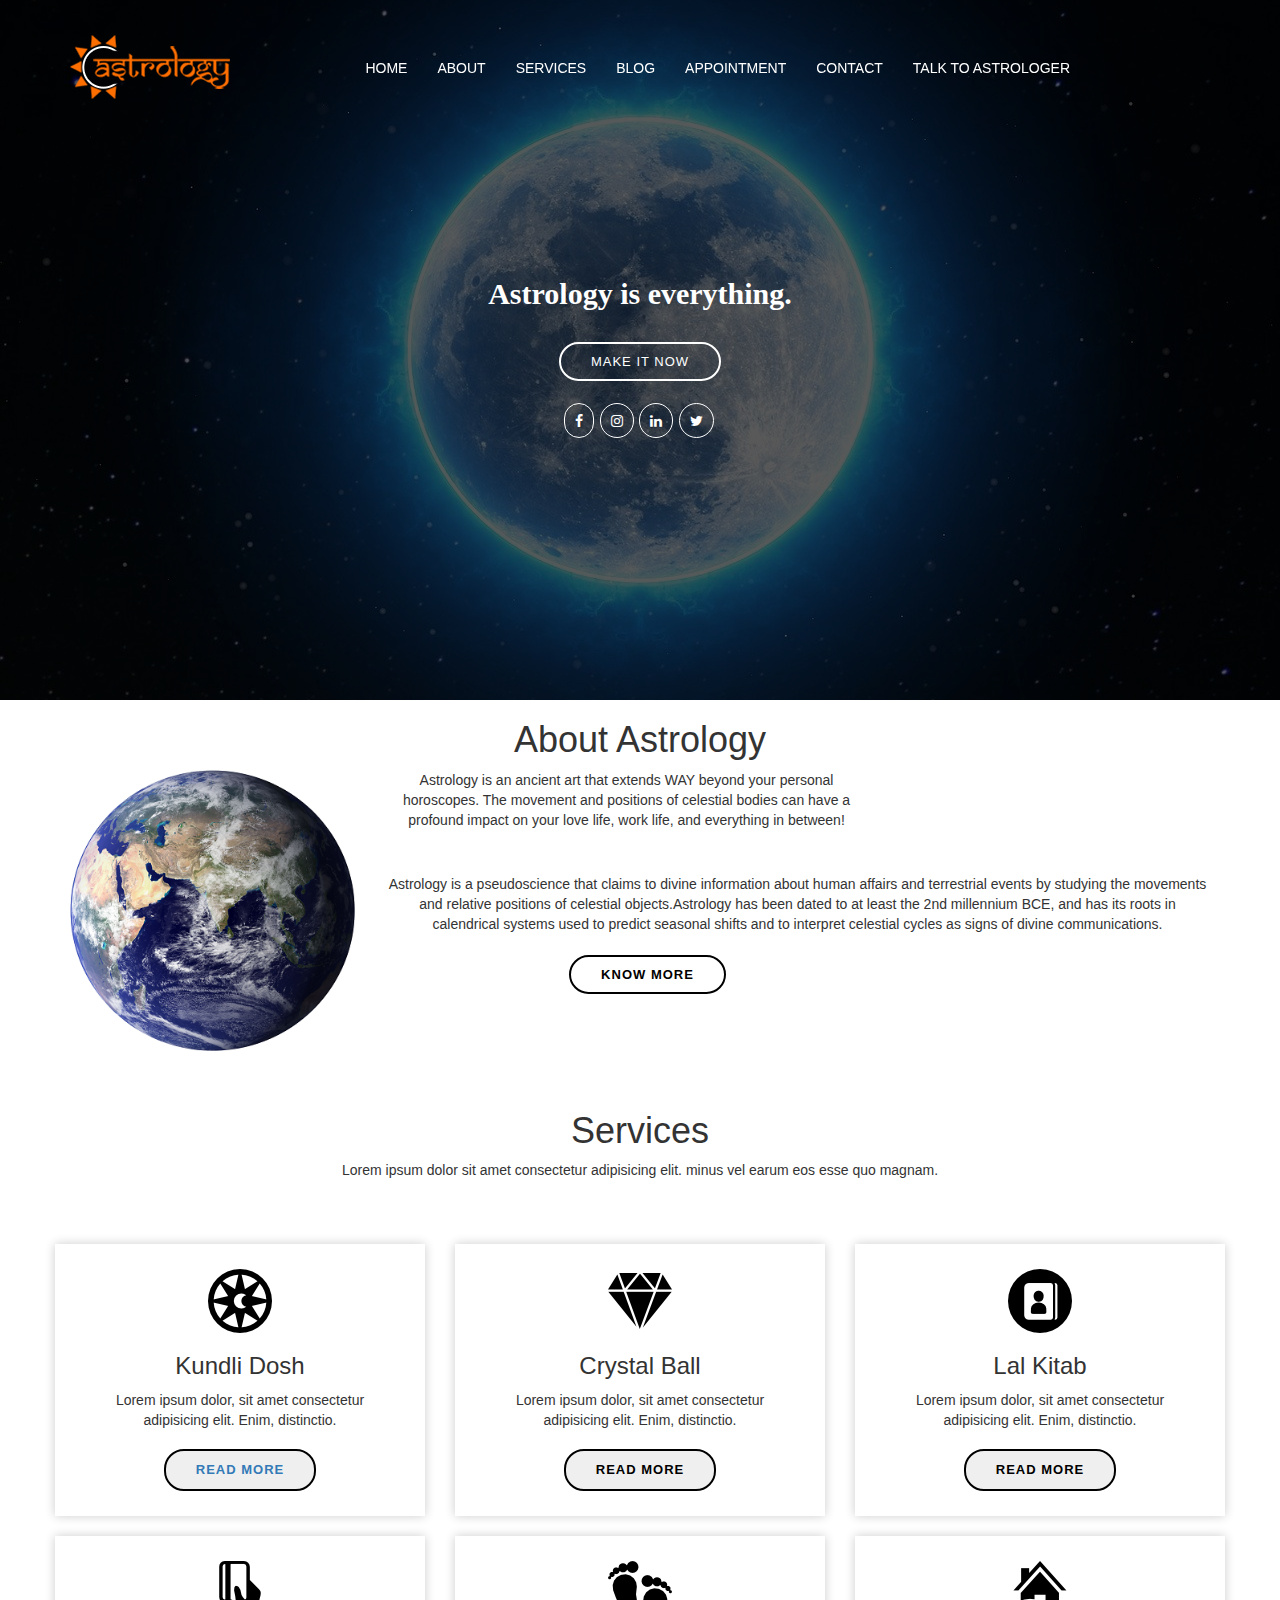
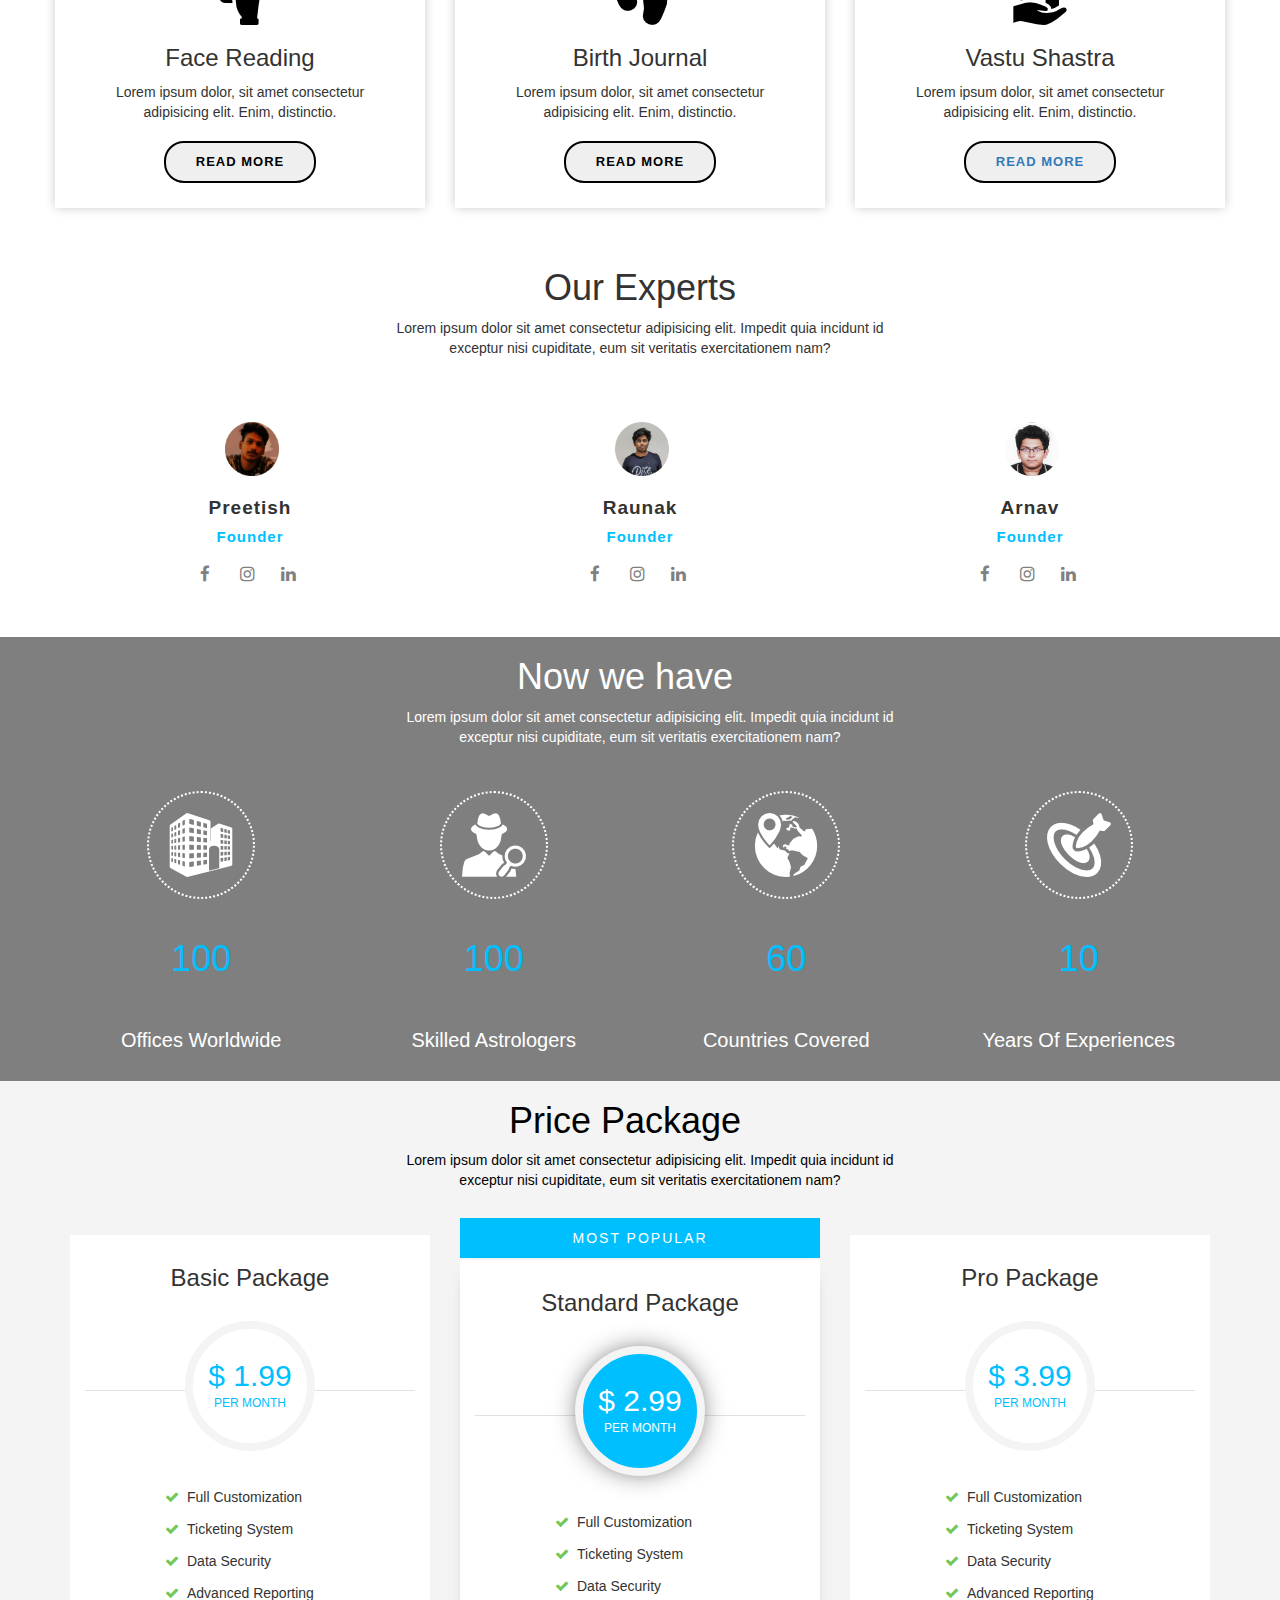
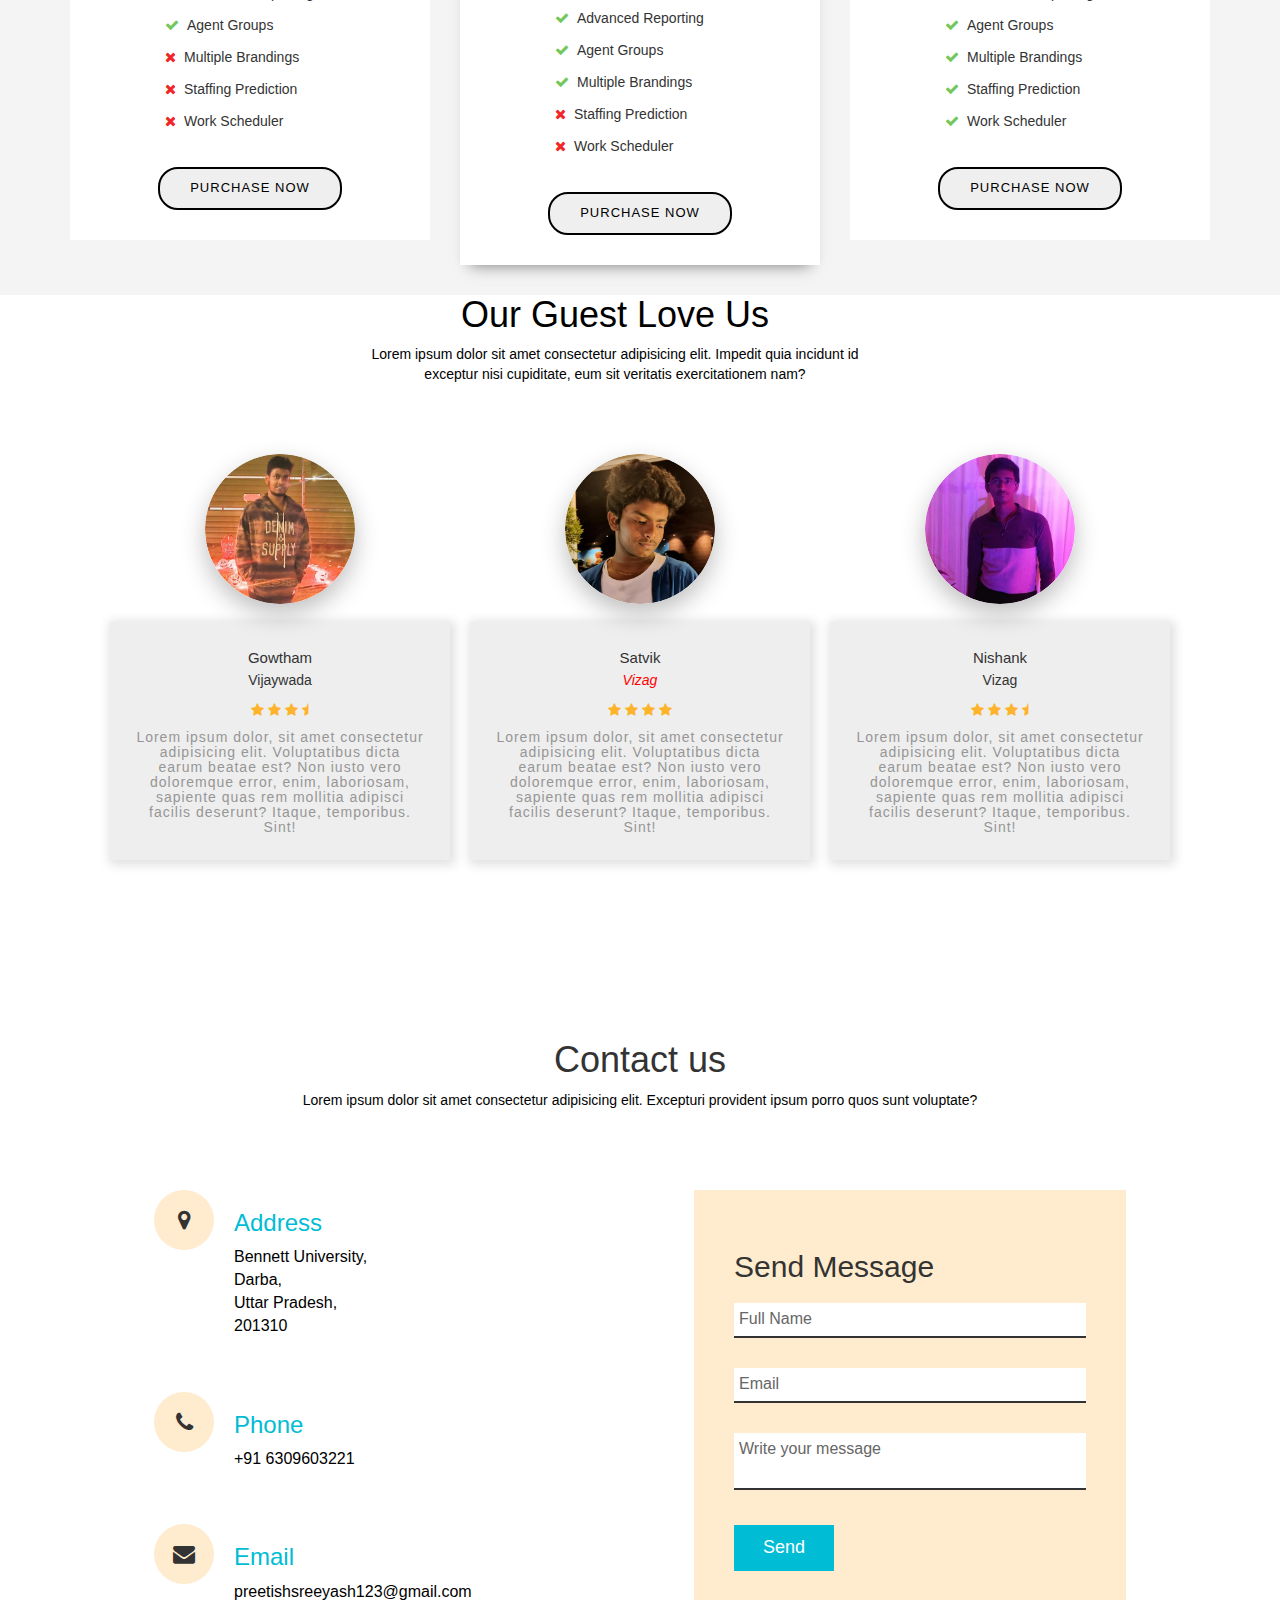
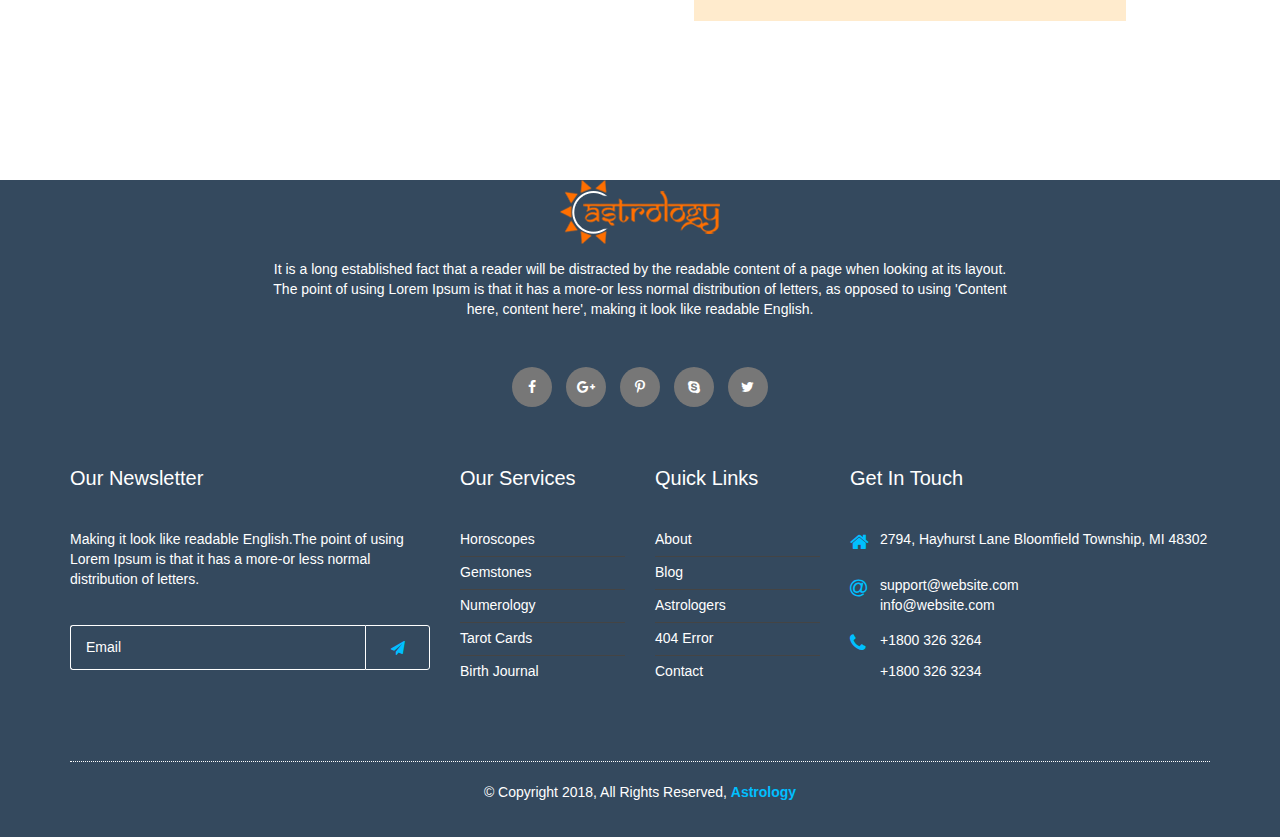
==== commit 79caaa48: "Add files via upload" ====
--- a/new website/index.html
+++ b/new website/index.html
@@ -5,13 +5,14 @@
     <meta name="viewport" content="width=device-width, initial-scale=1.0">
     <title>AstrologerCyberSpace</title>
     <link rel="stylesheet" href="css/style.css">
-    <link rel="favicon icon" href="">
+    <link rel="favicon icon" href="../new website/images/favicon.png">
     <!---------font awesome files-->
     <link rel="stylesheet" href="https://cdnjs.cloudflare.com/ajax/libs/font-awesome/4.7.0/css/font-awesome.min.css">
     <link rel="stylesheet" href="css/style.css">
     <!-- Latest compiled and minified CSS -->
     <link rel="stylesheet" href="https://maxcdn.bootstrapcdn.com/bootstrap/3.4.1/css/bootstrap.min.css">
-
+    <link rel="stylesheet" href="https://stackpath.bootstrapcdn.com/font-awesome/4.7.0/css/font-awesome.min.css">  
+    
     <!-- jQuery library -->
     <script src="https://ajax.googleapis.com/ajax/libs/jquery/3.5.1/jquery.min.js"></script>
 
@@ -23,6 +24,7 @@
     <script src="./js/jquery.waypoints.min.js"></script>
     <script src="./js/jquery.counterup.min.js"></script>
     <script src="./js/typed.min.js" type="text/javascript"></script>
+    <script src="https://cdnjs.cloudflare.com/ajax/libs/jquery/3.4.1/jquery.min.js"></script>
 </head>
 <body>
     <!---------Navigation bar-->
@@ -35,38 +37,37 @@
                     <span class="icon-bar"></span>
                     <span class="icon-bar"></span>
                 </button>
-                <a href="" class="navbar-brand"><img src="" alt=""></a>
-            </div>
-            <div class="collapse navbar-collapse" id="navbar-co">
-                <!--------Navigation menu -->
-            <ul class="nav navbar-nav navbar-right" style="margin-bottom: 2%;">
-                <li>
-                    <a href="">Home</a>
-                </li>
-                <li>
-                    <a href="#about">About</a>
-                </li>
-                <li>
-                    <a href="#services">Services</a>
-                </li>
-                <li>
-                    <a href="">Blog</a>
-                </li>
-                <li>
-                    <a href="#experts-name">Experts</a>
-                </li>
-                <li>
-                    <a href="#contact">Contact</a>
-                </li>
-                <li>
-                    <a href="./login form/login.html">Log In/Sign up</a>
-                </li>
-            </ul>
-            <!----Navigation menu ends-->
-            </div>
-        </div>
-    </nav>
-    <!--Navigation ends-->
+                <a href="" class="navbar-brand"><img src="../new website/images/logo.png"alt="Logo" title="Logo"></a>
+            </div>
+    <div class="col-lg-9 col-md-9 col-sm-9 col-xs-12">
+        <div class="ast_main_menu_wrapper">
+            <div class="ast_menu">
+                <ul>
+                    <li><a href="#">HOME</a>
+                    </li>
+                    <li><a href="about.html">ABOUT</a></li>
+                    <li><a href="services.html">SERVICES</a>
+                        <ul class="submenu">
+                            <li><a href="index.html">Kundli Dosh</a></li>
+                            <li><a href="index-horoscope.html">Vastu Shastra</a></li>
+                            <li><a href="index-tarot.html">Crystal Ball</a></li>
+                            <li><a href="index-palmistry.html">Lal Kitab</a></li>
+                            <li><a href="index-vastu.html">Face Reading</a></li>
+                            <li><a href="index-gemstone.html">Birth Journal</a></li>
+                        </ul>
+                    </li>
+                    <li><a href="#blog">BLOG</a>
+                    </li>
+                    <li><a href="appointment.html">APPOINTMENT</a></li>						
+                    <li><a href="#contact">CONTACT</a></li>
+                    <li><a href="../new website/profile card/profile.html">TALK TO ASTROLOGER</a></li>
+                </ul>
+        </div>
+    </div>
+</div>
+</div>
+</nav>
+<!--Navigation end-->
     <!-------slider start-------->
     <section class="slider text-center" id="slider">
         <div class="slider-overlay">
@@ -75,7 +76,7 @@
                   <p class="padding-bottom-25">Astrology is everything.</p>
               </div>  
               <div class="cta-div">
-                  <a href="" class="button">Make it now</a>
+                  <a href="../new website/horoscope/horoscope.html" class="button">Make it now</a>
               </div>
               <br>
               <div class="social-links padding-top-12">
@@ -89,20 +90,16 @@
     </section>
     <!-------slider ends-->
     <!----About us section----->
-    <button id="back-to-top-button">
-        <i class="fa fa-angle-double-up"></i>
-    </button>
     <section class="aboutus-area" id="about">
         <div class="container">
             <div class="row">
                 <div class="col-xs-12">
                     <div class="section-title text-center">
-                        <h2>About Astrology</b><br></h2>
+                        <h1>About Astrology<br></h1>
                         <img class="earth-img" src="./images/earth.png" alt="earth">
-                        <p class="move-p">Lorem ipsum dolor sit amet consectetur adipisicing elit.<br> 
-                           Dolorum, molestias?
+                        <p class="move-p">Astrology is an ancient art that extends WAY beyond your personal horoscopes. The movement and positions of celestial bodies can have a profound impact on your love life, work life, and everything in between!
                         </p>
-                        <p class="p" style="padding-bottom: 20px;">Lorem ipsum dolor sit amet consectetur adipisicing elit. Fugiat a fuga id laudantium impedit suscipit animi beatae error labore, porro, tenetur minima aspernatur rerum dicta quia consectetur distinctio sequi in. Placeat, esse a? Nesciunt quae expedita, dolor dicta et vel ipsam repellendus natus animi asperiores facilis sint laborum nostrum quo?</p>
+                        <p class="p" style="padding-bottom: 20px;">Astrology is a pseudoscience that claims to divine information about human affairs and terrestrial events by studying the movements and relative positions of celestial objects.Astrology has been dated to at least the 2nd millennium BCE, and has its roots in calendrical systems used to predict seasonal shifts and to interpret celestial cycles as signs of divine communications.</p>
                         <a href="" class="button2" style="margin-left: -300px;">Know more</a>
                     </div>
                 </div>
@@ -117,7 +114,7 @@
             <div class="row">
                 <div class="col-xs-12">
                     <div class="section-title text-center">
-                        <h2>Services</b></h2>
+                        <h1>Services</h1>
                         <p>
                             Lorem ipsum dolor sit amet consectetur adipisicing elit. 
                             minus vel earum eos esse quo magnam.
@@ -134,6 +131,7 @@
                             <p>
                                 Lorem ipsum dolor, sit amet consectetur adipisicing elit. Enim, distinctio.
                             </p>
+                            <button class="button2"><a href="../new website/blog/blog.html">Read More</a></button>
                         </div>
                     </div>
                     <div class="col-md-4 col-sm-6 col-xs-12">
@@ -145,6 +143,7 @@
                             <p>
                                 Lorem ipsum dolor, sit amet consectetur adipisicing elit. Enim, distinctio.
                             </p>
+                            <button class="button2">Read More</button>
                         </div>
                     </div>
                     <div class="col-md-4 col-sm-6 col-xs-12">
@@ -156,6 +155,7 @@
                             <p>
                                 Lorem ipsum dolor, sit amet consectetur adipisicing elit. Enim, distinctio.
                             </p>
+                            <button class="button2">Read More</button>
                         </div>
                     </div>
                     <div class="col-md-4 col-sm-6 col-xs-12">
@@ -167,6 +167,7 @@
                             <p>
                                 Lorem ipsum dolor, sit amet consectetur adipisicing elit. Enim, distinctio.
                             </p>
+                            <button class="button2">Read More</button>
                         </div>
                     </div>
                     <div class="col-md-4 col-sm-6 col-xs-12">
@@ -178,6 +179,7 @@
                             <p>
                                 Lorem ipsum dolor, sit amet consectetur adipisicing elit. Enim, distinctio.
                             </p>
+                            <button class="button2">Read More</button>
                         </div>
                     </div>
                     <div class="col-md-4 col-sm-6 col-xs-12">
@@ -189,6 +191,7 @@
                             <p>
                                 Lorem ipsum dolor, sit amet consectetur adipisicing elit. Enim, distinctio.
                             </p>
+                            <button class="button2"><a href="../new website/vastu shastra/vastu.html"> Read More</a></button>
                         </div>
                     </div>
             </div>
@@ -199,27 +202,30 @@
     <br><br>
     <section class="our-experts" id="experts-name">
         <div class="container text-center">
-            <h2 style="font-weight: bold;">Our Experts</b></h2>
+            <h1 style="text-align: center;">Our Experts</h1>
             <p>Lorem ipsum dolor sit amet consectetur adipisicing elit. Impedit quia incidunt id<br> 
                exceptur nisi cupiditate, eum sit veritatis exercitationem nam?</p>
         </div><br>
         <div class="container">
             <div class="row">
                 <div  class="experts-container">
+                    <div class="col-md-4 col-sm-6 col-xs-12">
                     <div id="team-member">
                         <img src="./images/preetish.png" alt="preetish-photo" class="img-responsive">
                         <div class="team-member-info text-center">
                         <h4 class="team-member-name">Preetish</h4>
                         <h4 class="team-member-designation">Founder</h4>
                         <ul class="social-list">
-                            <li><a href="" class="social-icon icon-gray"><i class="fa fa-facebook"></i></a></li>
-                            <li><a href="" class="social-icon icon-gray"><i class="fa fa-instagram"></i></a></li>
-                            <li><a href="" class="social-icon icon-gray"><i class="fa fa-linkedin"></i></a></li>
+                            <li><a href="https://www.facebook.com/preetish.dhfa" class="social-icon icon-gray"><i class="fa fa-facebook"></i></a></li>
+                            <li><a href="https://www.instagram.com/preetish67/" class="social-icon icon-gray"><i class="fa fa-instagram"></i></a></li>
+                            <li><a href="https://www.linkedin.com/in/preetish-simhadri-914554186/" class="social-icon icon-gray"><i class="fa fa-linkedin"></i></a></li>
                         </ul>
                         </div>
                     </div>
+                    </div>
+                    <div class="col-md-4 col-sm-6 col-xs-12">
                     <div id="team-member">
-                        <img src="./images/preetish.png" alt="" class="img-responsive">
+                        <img src="../new website/images/circle-cropped.png" alt="" class="img-responsive">
                         <div class="team-member-info text-center">
                         <h4 class="team-member-name">Raunak</h4>
                         <h4 class="team-member-designation">Founder</h4>
@@ -230,8 +236,10 @@
                         </ul>
                         </div>
                     </div>
+                    </div>
+                    <div class="col-md-4 col-sm-6 col-xs-12">
                     <div id="team-member">
-                        <img src="./images/preetish.png" alt="" class="img-responsive">
+                        <img src="../new website/images/circle-cropped (1).png" alt="" class="img-responsive">
                         <div class="team-member-info text-center">
                         <h4 class="team-member-name">Arnav</h4>
                         <h4 class="team-member-designation">Founder</h4>
@@ -242,107 +250,151 @@
                         </ul>
                         </div>
                     </div>
-                </div>
-            </div>
-        </div>
-
+                    </div>
+                </div>
+            </div>
+        </div>
     </section>
     <!---Our Experts ends-->
-
-    <!---Counter starts-->
-    <br><br>
-    <section class="counters">
-        <div class="content-box text-center">
-            <h2 style="font-weight: bold; font-size: 35px;">Our Clients<b></h2>
-            <br><br>
-            <div class="container">
-                <div class="col-md-3">
-                    <div class="counter-items">
-                        <img src="./images/timer_1.png" alt="">
-                        <h2><span class="counter text-center">800</span><span>+</span></h2>
-                        <p>Offices Worldwide</p>
-                    </div>
-                </div>
-                <div class="col-md-3">
-                    <div class="counter-items">
-                        <img src="./images/timer_2.png" alt="">
-                        <h2><span class="counter text-center">800</span><span>+</span></h2>
-                        <p>Skilled Astrologers</p>
-                    </div>
-                </div>
-                <div class="col-md-3">
-                    <div class="counter-items">
-                        <img src="./images/timer_3.png" alt="">
-                        <h2><span class="counter text-center">800</span><span>+</span></h2>
-                        <p>Countries</p>
-                    </div>
-                </div>
-                <div class="col-md-3">
-                    <div class="counter-items">
-                        <img src="./images/timer_4.png" alt="">
-                        <h2><span class="counter text-center">800</span><span>+</span></h2>
-                        <p>Years Of Experience</p>
-                    </div>
-                </div>
-            </div>
-        </div>
-    </section>
+    <!--Timer Section start -->
+<div class="astrology_timer_wrapper astrology_toppadder70 astrology_bottompadder40">
+    <div class="astrology_img_overlay"></div>
+        <div class="container">
+            <div class="row">
+                <div class="col-lg-8 col-md-8 col-sm-10 col-xs-12 col-lg-offset-2 col-md-offset-2 col-sm-offset-1 col-xs-offset-0">
+                    <div class="container text-center">
+                        <h1 style="color: white;padding-right: 450px; text-align: center;">Now we have</h1>
+                        <p style="color: white; padding-right: 400px;">Lorem ipsum dolor sit amet consectetur adipisicing elit. Impedit quia incidunt id<br> 
+                           exceptur nisi cupiditate, eum sit veritatis exercitationem nam?</p>
+                    </div>
+                </div>
+                <div class="astrology_counter_wrapper">
+                    <div class="col-lg-3 col-md-3 col-sm-3 col-xs-12">
+                        <div class="astrology_counter">
+                            <span class="dotted"><img src="./images/timer_1.png" alt="timer"></span>
+                            <h2><span class="counter text-center">100</span></h2>
+                            <h4>Offices Worldwide</h4>
+                        </div>
+                    </div>
+                    <div class="col-lg-3 col-md-3 col-sm-3 col-xs-12">
+                        <div class="astrology_counter">
+                            <span class="dotted"><img src="./images/timer_2.png" alt="timer"></span>
+                            <h2><span class="counter text-center">100</span></h2>
+                            <h4>Skilled Astrologers</h4>
+                        </div>
+                    </div>
+                    <div class="col-lg-3 col-md-3 col-sm-3 col-xs-12">
+                        <div class="astrology_counter">
+                            <span class="dotted"><img src="./images/timer_3.png" alt="timer"></span>
+                            <h2><span class="counter text-center">60</span></h2>
+                            <h4>Countries Covered</h4>
+                        </div>
+                    </div>
+                    <div class="col-lg-3 col-md-3 col-sm-3 col-xs-12">
+                        <div class="astrology_counter">
+                            <span class="dotted"><img src="./images/timer_4.png" alt="timer"></span>
+                            <h2><span class="counter text-center">10</span></h2>
+                            <h4>Years of Experiences</h4>
+                        </div>
+                    </div>
+                </div>
+            </div>
+        </div>
+    </div>
+    <!--Timer Section end -->
+    <br><br><br><br><br>
     <!---Counter ends-->
-        <!----Price us start-->
-        <br>
-        <section class="Contact">
-            <div class="container">
-                <h2 style="font-weight: bold; padding-left: 450px;">Price Package</h2>
-                <div class="package-container">
-                    <div class="packages">
-                       <h1 class="first-package">Basic</h1>
-                       <h2 class="text1">&dollar; 9.99</h2>
-                       <h2 class="text2">&dollar;119.99</h2>
-                       <ul class="basic-list">
-                           <li>2000</li>
-                           <li>5000</li>
-                           <li>Astrology</li>
-                           <li>AstrologerCyberSpace</li>
-                       </ul> 
-                       <a href="#" class="button1">Start Now</a>
-                    </div>
-                    <div class="packages">
-                        <h1 class="first-package">Professional</h1>
-                        <h2 class="text1">&dollar; 9.99</h2>
-                        <h2 class="text2">&dollar;119.99</h2>
-                        <ul class="basic-list">
-                            <li>2000</li>
-                            <li>5000</li>
-                            <li>Astrology</li>
-                            <li>AstrologerCyberSpace</li>
-                        </ul> 
-                        <a href="#" class="button1">Start Now</a>
-                     </div>
-                     <div class="packages">
-                        <h1 class="first-package">Master</h1>
-                        <h2 class="text1">&dollar; 9.99</h2>
-                        <h2 class="text2">&dollar;119.99</h2>
-                        <ul class="basic-list">
-                            <li>2000</li>
-                            <li>5000</li>
-                            <li>Astrology</li>
-                            <li>AstrologerCyberSpace</li>
-                        </ul> 
-                        <a href="#" class="button1">Start Now</a>
-                     </div>
-                </div>
-            </div>
-        </section>
+        <!--Price Start-->
+<div class="astrology_packages_wrapper astrology_toppadder70 astrology_bottompadder70">
+	<div class="container">
+		<div class="row">
+			<div class="col-lg-8 col-md-8 col-sm-10 col-xs-12 col-lg-offset-2 col-md-offset-2 col-sm-offset-1 col-xs-offset-0">
+                <div class="container text-center">
+                    <h1 style="color: black;padding-right: 450px; text-align: center;">Price Package</h1>
+                    <p style="color: black; padding-right: 400px;">Lorem ipsum dolor sit amet consectetur adipisicing elit. Impedit quia incidunt id<br> 
+                       exceptur nisi cupiditate, eum sit veritatis exercitationem nam?</p>
+                </div>
+			</div>
+			<div class="astrology_packages_mainbox">
+				<div class="col-lg-4 col-md-4 col-sm-4 col-xs-12">
+					<div class="astrology_packages_box">
+						<h3>basic Package</h3>
+						<div class="astrology_price">
+							<h2>$ 1.99</h2>
+							<p>per month</p>
+						</div>
+						<ul>
+							<li><i class="fa fa-check" aria-hidden="true"></i>Full customization</li>
+							<li><i class="fa fa-check" aria-hidden="true"></i>Ticketing system</li>
+							<li><i class="fa fa-check" aria-hidden="true"></i>Data security</li>
+							<li><i class="fa fa-check" aria-hidden="true"></i>Advanced reporting</li>
+							<li><i class="fa fa-check" aria-hidden="true"></i>Agent groups</li>
+							<li><i class="fa fa-times" aria-hidden="true"></i>Multiple brandings</li>
+							<li><i class="fa fa-times" aria-hidden="true"></i>Staffing prediction</li>
+							<li><i class="fa fa-times" aria-hidden="true"></i>Work scheduler</li>
+						</ul>
+						<div class="clearfix"></div>
+						<button type="submit" class="button1">purchase now</button>
+					</div>
+				</div>
+				<div class="col-lg-4 col-md-4 col-sm-4 col-xs-12">
+					<div class="astrology_packages_box active">
+						<span>most popular</span>
+						<h3>Standard Package</h3>
+						<div class="astrology_price">
+							<h2>$ 2.99</h2>
+							<p>per month</p>
+						</div>
+						<ul>
+							<li><i class="fa fa-check" aria-hidden="true"></i>Full customization</li>
+							<li><i class="fa fa-check" aria-hidden="true"></i>Ticketing system</li>
+							<li><i class="fa fa-check" aria-hidden="true"></i>Data security</li>
+							<li><i class="fa fa-check" aria-hidden="true"></i>Advanced reporting</li>
+							<li><i class="fa fa-check" aria-hidden="true"></i>Agent groups</li>
+							<li><i class="fa fa-check" aria-hidden="true"></i>Multiple brandings</li>
+							<li><i class="fa fa-times" aria-hidden="true"></i>Staffing prediction</li>
+							<li><i class="fa fa-times" aria-hidden="true"></i>Work scheduler</li>
+						</ul>
+						<div class="clearfix"></div>
+						<button type="submit" class="button1">purchase now</button>
+					</div>
+				</div>
+				<div class="col-lg-4 col-md-4 col-sm-4 col-xs-12">
+					<div class="astrology_packages_box">
+						<h3>pro Package</h3>
+						<div class="astrology_price">
+							<h2>$ 3.99</h2>
+							<p>per month</p>
+						</div>
+						<ul>
+							<li><i class="fa fa-check" aria-hidden="true"></i>Full customization</li>
+							<li><i class="fa fa-check" aria-hidden="true"></i>Ticketing system</li>
+							<li><i class="fa fa-check" aria-hidden="true"></i>Data security</li>
+							<li><i class="fa fa-check" aria-hidden="true"></i>Advanced reporting</li>
+							<li><i class="fa fa-check" aria-hidden="true"></i>Agent groups</li>
+							<li><i class="fa fa-check" aria-hidden="true"></i>Multiple brandings</li>
+							<li><i class="fa fa-check" aria-hidden="true"></i>Staffing prediction</li>
+							<li><i class="fa fa-check" aria-hidden="true"></i>Work scheduler</li>
+						</ul>
+						<div class="clearfix"></div>
+						<button type="submit" class="button1">purchase now</button>
+					</div>
+				</div>
+			</div>
+		</div>
+	</div>
+</div>
+<!----Price package end -->
     <!---Guest reviews start-->
-    <br><br>
-    <section class="reviews-people">
+    <section>
         <div class="reviews-section">
-            <h2 class="review-title">Our Guest Love Us</h2>
-            <p class="review-note">Lorem ipsum dolor sit, amet consectetur adipisicing elit. Ducimus, unde.</p>
+            <h1 style="color: black;padding-right: 50px;">Our Guest Love Us</h1>
+            <p style="color: black; padding-right: 50px;">Lorem ipsum dolor sit amet consectetur adipisicing elit. Impedit quia incidunt id<br> 
+               exceptur nisi cupiditate, eum sit veritatis exercitationem nam?</p>
             <div class="reviews">
                 <div class="review">
                     <div class="review-head">
-                        <img src="" width="250px">
+                        <img src="../new website/images/circle-cropped (2).png" width="250px">
                     </div>
                     <div class="review-body">
                         <div class="review-name">Gowtham</div>
@@ -358,7 +410,7 @@
                 </div>
                 <div class="review">
                     <div class="review-head">
-                        <img src="" width="250px">
+                        <img src="../new website/images/circle-cropped (3).png" width="250px">
                     </div>
                     <div class="review-body">
                         <div class="review-name">Satvik</div>
@@ -374,7 +426,7 @@
                 </div>
                 <div class="review">
                     <div class="review-head">
-                        <img src="" width="250px">
+                        <img src="../new website/images/circle-cropped (4).png" width="250px">
                     </div>
                     <div class="review-body">
                         <div class="review-name">Nishank</div>
@@ -391,12 +443,11 @@
             </div>
         </div>
     </section>
-    <!---Guest reviews end-->
+    <!--Guest reviews end-->
     <!---Contact us form start-->
-    <br><br>
     <section id="contact" class="contact-us">
         <div class="content">
-            <h2>Contact us</h2>
+            <h1>Contact us</h1>
             <p>Lorem ipsum dolor sit amet consectetur adipisicing elit. 
                Excepturi provident ipsum porro quos sunt voluptate?</p>
         </div>
@@ -448,5 +499,103 @@
         </div>
     </section>
 <!------Contact us end --------->
+<!-- Footer wrapper start-->
+<div class="footer_wrapper">
+	<div class="container">
+		<div class="row">
+			<div class="col-lg-8 col-md-8 col-sm-10 col-xs-12 col-lg-offset-2 col-md-offset-2 col-sm-offset-1 col-xs-offset-0">
+				<div class="footer_info">
+					<img src="../new website/images/logo.png" alt="Logo">
+					<p>It is a long established fact that a reader will be distracted by the readable content of a page when looking at its layout. The point of using Lorem Ipsum is that it has a more-or less normal distribution of letters, as opposed to using 'Content here, content here', making it look like readable English.</p>
+					<ul>
+						<li><a href="#"><i class="fa fa-facebook" aria-hidden="true"></i></a></li>					
+						<li><a href="#"><i class="fa fa-google-plus" aria-hidden="true"></i></a></li>					
+						<li><a href="#"><i class="fa fa-pinterest-p" aria-hidden="true"></i></a></li>					
+						<li><a href="#"><i class="fa fa-skype" aria-hidden="true"></i></a></li>					
+						<li><a href="#"><i class="fa fa-twitter" aria-hidden="true"></i></a></li>					
+					</ul>
+				</div>
+			</div>
+			<div class="col-lg-4 col-md-4 col-sm-4 col-xs-12">
+				<div class="widget text-widget">
+					<h4 class="widget-title">our newsletter</h4>
+					<div class="newsletter">
+						<p>Making it look like readable English.The point of using Lorem Ipsum is that it has a more-or less normal distribution of letters.</p>
+						<div class="newsletter_box">
+							<input type="text" placeholder="Email">
+							<button type="submit"><i class="fa fa-paper-plane" aria-hidden="true"></i></button>						
+						</div>
+					</div>				
+				</div>			
+			</div>
+			<div class="col-lg-2 col-md-2 col-sm-2 col-xs-12">
+				<div class="widget text-widget">
+					<h4 class="widget-title">our services</h4>
+					<div class="servicelink">
+						<ul>
+							<li><a href="horoscopes.html">horoscopes</a></li>
+							<li><a href="gemstones.html">gemstones</a></li>
+							<li><a href="numerology.html">numerology</a></li>
+							<li><a href="tarot.html">tarot cards</a></li>
+							<li><a href="journal.html">Birth journal</a></li>
+						</ul>
+					</div>				
+				</div>			
+			</div>
+			<div class="col-lg-2 col-md-2 col-sm-2 col-xs-12">
+				<div class="widget text-widget">
+					<h4 class="widget-title">quick links</h4>
+					<div class="sociallink">
+						<ul>
+							<li><a href="#about">about</a></li>
+							<li><a href="blog.html">blog</a></li>
+							<li><a href="team.html">Astrologers</a></li>
+							<li><a href="../new website/404 error/error.html">404 error</a></li>
+							<li><a href="#contact">contact</a></li>
+						</ul>
+					</div>				
+				</div>			
+			</div>
+			<div class="col-lg-4 col-md-4 col-sm-4 col-xs-12">
+				<div class="widget text-widget">
+					<h4 class="widget-title">get in touch</h4>
+					<div class="gettouch">
+						<ul>
+							<li><i class="fa fa-home" aria-hidden="true"></i> <p>2794, Hayhurst Lane Bloomfield Township, MI 48302</p></li>
+							<li><i class="fa fa-at" aria-hidden="true"></i> <a href="#">support@website.com</a><a href="#">info@website.com</a></li>
+							<li><i class="fa fa-phone" aria-hidden="true"></i> <p>+1800 326 3264</p><p>+1800 326 3234</p></li>
+						</ul>
+					</div>				
+				</div>			
+			</div>
+			<div class="col-lg-12 col-md-12 col-sm-12 col-xs-12">
+				<div class="copyright_wrapper">
+					<p>&copy; Copyright 2018, All Rights Reserved, <a href="#">astrology</a></p>				
+				</div>			
+			</div>	
+		</div>	
+	</div>
+</div>
+<!-- Footer wrapper End-->
+<div id="myModal" class="modal fade" role="dialog">
+    <div class="modal-dialog">
+  
+      <!-- Modal content-->
+      <div class="modal-content">
+        <div class="modal-header">
+          <button type="button" class="close" data-dismiss="modal">&times;</button>
+          <h4 class="modal-title">Modal Header</h4>
+        </div>
+        <div class="modal-body">
+          <p>Some text in the modal.</p>
+        </div>
+        <div class="modal-footer">
+          <button type="button" class="btn btn-default" data-dismiss="modal">Close</button>
+        </div>
+      </div>
+  
+    </div>
+  </div>
 </body>
-</html>+</html>
+
--- a/new website/css/style.css
+++ b/new website/css/style.css
@@ -18,8 +18,6 @@
 .navbar ul li a{
     color: white !important;
     text-transform: uppercase;
-    font-weight: bold;
-    letter-spacing: 1px;
 }
 .navbar ul li a:hover{
     color: aqua !important;
@@ -28,15 +26,214 @@
     border: 1px solid white !important; 
     transition: all 0.5s ease-in;
 }
-.navbar-toggle:hover{
-    background-color: aqua !important;
-}
 .navbar-inverse .navbar-collapse{
     border-color: white !important;
 }
 .navbar-inverse{
     background-color: transparent !important;
 }
+/*---------- Menu css start -------*/
+.ast_header_bottom{
+    float: left;
+    width: 100%;
+    background-color: rgba(0, 0, 0, 0);
+    position: fixed;
+    margin-top: 51px;
+    z-index: 10;
+}
+.ast_header_bottom.style_2{
+    background-color: rgba(0, 0, 0, 0);
+    margin-top: 21px;
+    padding: 0px 50px;
+}
+.ast_logo{
+    float: left;
+    width: 100%;
+    padding: 16px 0px;
+}
+.ast_menu {
+    float: left;
+    width: 100%;
+	position: relative;
+}
+.ast_menu ul {
+    float: right;
+    width: auto;
+	margin:0;
+	padding:0;
+}
+.ast_menu ul li {
+	list-style:none;
+	float:left;
+	margin-right:0px;
+	position:relative;
+}
+.ast_menu ul li:last-child{
+	margin-right:0px;
+}
+.ast_menu ul li a {
+    display: block;
+    text-transform: capitalize;
+    color: #ffffff;
+    padding: 38px 15px 38px 15px;
+	position:relative;
+	z-index:1;
+    -webkit-transition: all 0.5s;
+    -moz-transition: all 0.5s;
+    -ms-transition: all 0.5s;
+    -o-transition: all 0.5s;
+    transition: all 0.5s;
+}
+.ast_menu ul li a:after{
+	content:"";
+	position:absolute;
+	opacity:0;
+	visibility:hidden;
+	top:0;
+	left:0;
+	bottom:0;
+	right:0;
+	z-index:-1;
+	background-color:deepskyblue;
+	-webkit-transition: all 0.5s;
+    -moz-transition: all 0.5s;
+    -ms-transition: all 0.5s;
+    -o-transition: all 0.5s;
+    transition: all 0.5s;
+}
+.ast_menu ul li a:hover:after{
+	opacity:1;
+	visibility:visible;
+	background-color:deepskyblue;
+	-webkit-transition: all 0.5s;
+    -moz-transition: all 0.5s;
+    -ms-transition: all 0.5s;
+    -o-transition: all 0.5s;
+    transition: all 0.5s;
+}
+.ast_menu ul li a.active {
+	background-color:deepskyblue;
+	-webkit-transition: all 0.5s;
+    -moz-transition: all 0.5s;
+    -ms-transition: all 0.5s;
+    -o-transition: all 0.5s;
+    transition: all 0.5s;
+}
+.ast_menu ul li ul.submenu{
+	position:absolute;
+	top:100%;
+	left:0px;
+	width:140px;
+	opacity:0;
+	visibility:hidden;
+	background-color:#333333;
+    z-index: 10;
+	-webkit-box-shadow: 0px 4px 22px -7px #000000;
+    -moz-box-shadow: 0px 4px 22px -7px #000000;
+    -o-box-shadow: 0px 4px 22px -7px #000000;
+    -ms-box-shadow: 0px 4px 22px -7px #000000;
+    box-shadow: 0px 4px 22px -7px #000000;
+    transition: all 0s;
+}
+.ast_menu ul li:hover ul.submenu{
+	opacity:1;
+	visibility:visible;
+	-webkit-transition: all 0.5s;
+    -moz-transition: all 0.5s;
+    -ms-transition: all 0.5s;
+    -o-transition: all 0.5s;
+    transition: all 0.5s;
+}
+.ast_menu ul li ul.submenu li{
+	float:left;
+	width:100%;
+}
+.ast_menu ul li ul.submenu li a{
+    padding: 10px 10px;
+    width: 100%;
+    border-top: 0px;
+    border-bottom: 1px solid #555555;
+    color: #ffffff;
+	-webkit-transition: all 0.5s;
+    -moz-transition: all 0.5s;
+    -ms-transition: all 0.5s;
+    -o-transition: all 0.5s;
+    transition: all 0.5s;
+}
+.ast_menu ul li ul.submenu li a:hover{
+	border-top:0px;
+	background-color:deepskyblue;
+	color: #ffffff;
+	-webkit-transition: all 0.5s;
+    -moz-transition: all 0.5s;
+    -ms-transition: all 0.5s;
+    -o-transition: all 0.5s;
+    transition: all 0.5s;
+}
+.ast_menu ul li ul.submenu li ul.submenu{
+	position:absolute;
+	top:0px;
+	left:auto;
+	right:100%;
+	width:140px;
+	opacity:0;
+	visibility:hidden;
+	background-color:#333333;
+    z-index: 10;
+	-webkit-box-shadow: 0px 4px 22px -7px #000000;
+    -moz-box-shadow: 0px 4px 22px -7px #000000;
+    -o-box-shadow: 0px 4px 22px -7px #000000;
+    -ms-box-shadow: 0px 4px 22px -7px #000000;
+    box-shadow: 0px 4px 22px -7px #000000;
+    transition: all 0s;
+}
+.ast_menu ul li ul.submenu li:hover > ul.submenu{
+	opacity:1;
+	visibility:visible;
+	-webkit-transition: all 0.5s;
+    -moz-transition: all 0.5s;
+    -ms-transition: all 0.5s;
+    -o-transition: all 0.5s;
+    transition: all 0.5s;
+}
+.ast_menu_btn{
+	display:none;
+}
+.menu_fixed {
+    position: fixed;
+    z-index: 1000;
+    padding: 0px 0px;
+    -moz-box-shadow: 0px -5px 20px;
+    -webkit-box-shadow: 0px -5px 20px;
+    box-shadow: 0px -5px 20px;
+}
+.menu_fixed.ast_header_bottom {
+	margin-top:0px;
+    background-color:rgba(0, 0, 0, 0.7);
+}
+.ast_slider{
+	float:left;
+	width:100%;
+}
+.menu_fixed .ast_menu ul li ul.submenu {
+    background-color:#333333;
+    z-index: 10;
+    -webkit-box-shadow: 0px 4px 22px -7px #000000;
+    -moz-box-shadow: 0px 4px 22px -7px #000000;
+    -o-box-shadow: 0px 4px 22px -7px #000000;
+    -ms-box-shadow: 0px 4px 22px -7px #000000;
+    box-shadow: 0px 4px 22px -7px #000000;
+}
+.menu_fixed .ast_menu ul li ul.submenu li ul.submenu{
+    background-color:#333333;
+    z-index: 10;
+    -webkit-box-shadow: 0px 4px 22px -7px #000000;
+    -moz-box-shadow: 0px 4px 22px -7px #000000;
+    -o-box-shadow: 0px 4px 22px -7px #000000;
+    -ms-box-shadow: 0px 4px 22px -7px #000000;
+    box-shadow: 0px 4px 22px -7px #000000;
+}
+/*---------- Menu css end -------*/
 /* navigation ends */
 
 /* sticky navigation with bg color */
@@ -66,6 +263,40 @@
 }
 .button{
     padding: 10px 30px;
+    background-color: transparent !important;
+    color: white !important;
+    text-transform: uppercase;
+    letter-spacing: 1px;
+    font-size: 13px;
+    border: 2px solid white !important;
+    border-radius: 20px;
+    transition: all 0.5s ease-in;
+}
+.button:hover{
+    text-decoration: none;
+    color: white !important;
+    background-color: deepskyblue !important;
+    border-color: deepskyblue !important;
+}
+.button4{
+    padding: 10px 30px;
+    background-color: transparent !important;
+    color: white !important;
+    text-transform: uppercase;
+    letter-spacing: 1px;
+    font-size: 13px;
+    border: 2px solid white !important;
+    border-radius: 20px;
+    transition: all 0.5s ease-in;
+}
+.button4:hover{
+    text-decoration: none;
+    color: white !important;
+    background-color: deepskyblue;
+    border-color: deepskyblue !important;
+}
+.button3{
+    padding: 10px 30px;
     background-color: transparent;
     color: white !important;
     text-transform: uppercase;
@@ -75,11 +306,11 @@
     border-radius: 20px;
     transition: all 0.5s ease-in;
 }
-.button:hover{
+.button3:hover{
     text-decoration: none;
     color: white !important;
-    background-color: deepskyblue;
-    border-color: deepskyblue;
+    background-color: deepskyblue !important;
+    border-color: deepskyblue !important;
 }
 .social-links a.fa{
     border: 1px solid white;
@@ -104,71 +335,7 @@
 }
 /* slider section ends */
 /* Back to top Button */
-#back-to-top-button {
-    display: none;
-    position: fixed;
-    bottom: 20px;
-    right: 20px;
-    font-size: 26px;
-    width: 50px;
-    height: 50px;
-    background-color: #fff;
-    color: #333;
-    cursor: pointer;
-    outline: none;
-    border: 3px solid #333;
-    border-radius: 50%;
-    transition-duration: 0.2s;
-    transition-timing-function: ease-in-out;
-    transition-property: background-color, color;
-  }
-  #back-to-top-button:hover, 
-  #back-to-top-button:focus {
-    background-color: #333;
-    color: #fff;  
-  }
-  
-  @media(max-width: 992px) {
-    #back-to-top-button { font-size: 22px; width: 40px; height: 40px; bottom: 15px; right: 15px; }
-  }
-  @media(max-width:768px) {
-    #back-to-top-button { font-size: 18px; width: 32px; height: 32px; bottom: 6px; right: 6px; }
-  }
-  
-  /* Animations */
-  .buttonEntrance {
-    animation-duration: 0.5s;
-    animation-fill-mode: both;
-    animation-name: btnEntrance;
-  }
-  /* fadeInUp */
-  @keyframes buttonEntrance {
-    from {
-      opacity: 0;
-      transform: translate3d(0, 100%, 0);
-    }
-    to {
-      opacity: 1;
-      transform: translate3d(0, 0, 0);
-    }
-  }
-  
-  .buttonExit {
-    animation-duration: 0.25s;
-    animation-fill-mode: both;  
-    animation-name: btnExit;
-  }
-  /* fadeOutDown */
-  @keyframes buttonExit {
-    from {
-      opacity: 1;
-    }
-    to {
-      opacity: 0;
-      transform: translate3d(0, 100%, 0);
-    }
-  }
-  /* Button End */
+
 /* About astrology start */
 .earth-img{
     width: 25%;
@@ -292,33 +459,71 @@
     margin-left: 43%;
 }
 /* team members end */
+ /*---------- Timer css start -------*/
+.astrology_timer_wrapper{
+    float: left;
+    width: 100%;
+    background-size: cover;
+    background-attachment: fixed;
+    position: relative;
+	 background-image: url(../images/tarot.jpg);
+    background-position: center center;
+	 background-repeat: no-repeat;
+}
+.astrology_img_overlay{
+	position:absolute;
+	top:0%;
+	left:0%;
+	right:0%;
+	bottom:0%;
+	background-color:rgba(0, 0, 0, 0.5);
+}
+.astrology_timer_wrapper .astrology_heading h1, .astrology_timer_wrapper .astrology_heading p{
+    color:#ffffff;
+}
+.astrology_counter_wrapper{
+	float:left;
+	width:100%;
+	padding:0px;
+}
+.astrology_counter{
+	float:left;
+	width:100%;
+	text-align:center;
+	padding:0px;
+	margin-bottom:30px;
+}
+.astrology_counter span{
+    display: inline-block;
+    margin-bottom: 20px;
+    border-radius: 100%;
+    padding: 20px;
+}
+.dotted{
+    border: 2px dotted #ffffff;
+}
+.astrology_counter span img{
+	display:inline-block;
+}
+.astrology_counter h2{
+	float:left;
+    font-size: 36px;
+    margin: 0px;
+    color: deepskyblue;
+    width: 100%;
+    margin-bottom: 10px;
+}
+.astrology_counter h4{
+    margin: 0px;
+    text-transform: capitalize;
+    color: #ffffff;
+    font-size: 20px;
+    float: left;
+    width: 100%;
+}
+/*---------- Timer css end -------*/
 
-/* Counter start */
-.counters{
-    background-image: url(../images/tarot.jpg);
-    width: 100%;
-    height: 400px;
-    background-size: cover;
-    background-position: center;
-    color: white;
-    padding-top: 70px;
-    padding-bottom: 80px;
-}
-.counters i{
-    font-size: 50px;
-}
-.counter-items h2{
-    font-weight: bold;
-    font-size: 42px;
-    color: white;
-}
-.counters p{
-    font-weight: bold;
-    letter-spacing: 1px;
-}
-/* Counter ends */
-
-/* price package start */
+/* price package start 
 .container{
     width: 100%;
 }
@@ -397,7 +602,268 @@
     width: 0;
     height: 0;
 }
-/* price package end */
+price package end */
+/*---------- Packages css start -------*/
+.astrology_packages_wrapper{
+	float:left;
+	width:100%;
+	background-color:#f4f4f4;
+}
+.astrology_packages_mainbox{
+	float:left;
+	width:100%;
+}
+.astrology_packages_box{
+	float:left;
+	width:100%;
+	background-color:#ffffff;
+	text-align:center;
+	padding:30px 15px;
+	margin-bottom:30px;
+    -webkit-transition: all 0.5s;
+    -moz-transition: all 0.5s;
+    -ms-transition: all 0.5s;
+    -o-transition: all 0.5s;
+    transition: all 0.5s;
+}
+.astrology_packages_box:hover{
+    -webkit-box-shadow: 0px 10px 15px -10px #777777;
+    -moz-box-shadow: 0px 10px 15px -10px #777777;
+    -ms-box-shadow: 0px 10px 15px -10px #777777;
+    -o-box-shadow: 0px 10px 15px -10px #777777;
+    box-shadow: 0px 10px 15px -10px #777777;
+    -webkit-transition: all 0.5s;
+    -moz-transition: all 0.5s;
+    -ms-transition: all 0.5s;
+    -o-transition: all 0.5s;
+    transition: all 0.5s;
+}
+.astrology_packages_box h3:after{
+    content: "";
+    position: absolute;
+    top: 125px;
+    left: 0;
+    right: 0;
+    margin: 0px auto;
+    background-color: #e1e1e1;
+    height: 1px;
+    z-index: -1;
+}
+.astrology_packages_box h3{
+	float:left;
+	width:100%;
+	text-transform:capitalize;
+	margin:0px;
+    position: relative;
+    z-index: 10;
+}
+.astrology_packages_box .astrology_price{
+	display:inline-block;
+	width:130px;
+	height:130px;
+	border:8px solid #f4f4f4;
+	background-color:#ffffff;
+	border-radius:100%;
+	margin:30px 0px;
+	position:relative;
+    z-index: 10;
+    padding-top: 30px;
+    -webkit-transition: all 0.5s;
+    -moz-transition: all 0.5s;
+    -ms-transition: all 0.5s;
+    -o-transition: all 0.5s;
+    transition: all 0.5s;
+}
+.astrology_packages_box:hover .astrology_price{
+	background-color: deepskyblue;
+    -webkit-box-shadow: 0px 0px 30px -10px #000000;
+    -moz-box-shadow: 0px 0px 30px -10px #000000;
+    -o-box-shadow: 0px 0px 30px -10px #000000;
+    -ms-box-shadow: 0px 0px 30px -10px #000000;
+    box-shadow: 0px 0px 30px -10px #000000;
+    -webkit-transition: all 0.5s;
+    -moz-transition: all 0.5s;
+    -ms-transition: all 0.5s;
+    -o-transition: all 0.5s;
+    transition: all 0.5s;
+}
+.astrology_packages_box .astrology_price h2{
+	display:inline-block;
+	margin:0px;
+	text-transform:uppercase;
+	color: deepskyblue;
+}
+.astrology_packages_box:hover .astrology_price h2{
+	color: #ffffff;
+    -webkit-transition: all 0.5s;
+    -moz-transition: all 0.5s;
+    -ms-transition: all 0.5s;
+    -o-transition: all 0.5s;
+    transition: all 0.5s;
+}
+.astrology_packages_box .astrology_price p{
+	display:inline-block;
+	margin:0px;
+	text-transform:uppercase;
+	color: deepskyblue;
+    font-size: 12px;
+}
+.astrology_packages_box:hover .astrology_price p{
+	color: #ffffff;
+    -webkit-transition: all 0.5s;
+    -moz-transition: all 0.5s;
+    -ms-transition: all 0.5s;
+    -o-transition: all 0.5s;
+    transition: all 0.5s;
+}
+.astrology_packages_box ul{
+	float:left;
+	width:100%;
+	margin:0px;
+	margin-bottom:30px;
+	padding:0px;
+}
+.astrology_packages_box ul li{
+    display: inline-block;
+    list-style: none;
+    width: 100%;
+    text-transform: capitalize;
+    padding: 6px 0px;
+    text-align: left;
+    padding-left: 80px;
+}
+.astrology_packages_box ul li i{
+	padding-right:8px;
+	color:#72C759;
+}
+.astrology_packages_box ul li i.fa-times{
+	color:#f12626;
+}
+.astrology_packages_box.active{
+    position: relative;
+    margin-top: 25px;
+    -webkit-box-shadow: 0px 10px 15px -10px #777777;
+    -moz-box-shadow: 0px 10px 15px -10px #777777;
+    -ms-box-shadow: 0px 10px 15px -10px #777777;
+    -o-box-shadow: 0px 10px 15px -10px #777777;
+    box-shadow: 0px 10px 15px -10px #777777;
+}
+.astrology_packages_box.active span{
+    position: absolute;
+    top: -42px;
+    left: 0;
+    right: 0;
+    padding: 10px 0px;
+    background-color: deepskyblue;
+    color: #ffffff;
+    text-transform: uppercase;
+    letter-spacing: 2px;
+}
+.astrology_packages_box.active .astrology_price{
+	background-color: deepskyblue;
+    -webkit-box-shadow: 0px 0px 30px -10px #000000;
+    -moz-box-shadow: 0px 0px 30px -10px #000000;
+    -o-box-shadow: 0px 0px 30px -10px #000000;
+    -ms-box-shadow: 0px 0px 30px -10px #000000;
+    box-shadow: 0px 0px 30px -10px #000000;
+}
+.astrology_packages_box.active .astrology_price h2{
+	color: #ffffff;
+}
+.astrology_packages_box.active .astrology_price p{
+    color: #ffffff;
+}
+.button1{
+    padding-top: 20px;
+    padding: 10px 30px;
+    color: black !important;
+    text-transform: uppercase;
+    letter-spacing: 1px;
+    font-size: 13px;
+    border: 2px solid black !important;
+    border-radius: 20px;
+    transition: all 0.5s ease-in;  
+    }
+.button1:hover{
+    text-decoration: none;
+    background-color: deepskyblue !important;    
+}
+/*---------- Packages css end -------*/
+/*---------- Overview css start -------
+.astrology_overview_wrapper{
+    float: left;
+    width: 100%;
+    background-attachment: fixed;
+    position: relative;
+	 background-image: url(../images/planetary\ overview.jpg);
+    background-position: center center;
+	 background-repeat: no-repeat;
+}
+.astrology_overview_info{
+	float:left;
+	width:100%;
+}
+.astrology_overview_info h1{
+    float: left;
+    width: 350px;
+    color: #ffffff;
+    margin: 130px 0px;
+}
+.astrology_overview_info h1 span{
+	color: deepskyblue;
+}
+.astrology_overview_info p{
+	float:left;
+	width:calc(100% - 400px);    
+    color:#ffffff;
+    font-size:16px;
+    font-style:italic;
+    margin-bottom: 0px;
+}
+/*--- overview style2 css start ---*/
+/* Blog Section Start */
+.latest-news-area{
+    margin-top: 40px;
+}
+.latest-news-wrap{
+    box-shadow: 0px 3px 10px rgba(0,0,0,0.1);
+}
+.news-img{
+    position: relative;
+}
+.news-img::before{
+    position: absolute;
+    left: 0;
+    top: 0;
+    width: 100%;
+    height: 100%;
+    background: #000;
+    content: "";
+    opacity: 0;
+    transform: scale(.8);
+    transition: all 0.5s;
+}
+.latest-news-wrap:hover .news-img::before{
+    opacity: .5;
+    transform: scale(1);
+}
+.deat{
+    background: deepskyblue none repeat scroll 0 0;
+    height: 70px;
+    left: 0;
+    position: absolute;
+    text-align: center;
+    top: 0;
+    width: 70%;
+    padding: 10px;
+}
+.deat span{
+    display: block;
+    color: white;
+    font-weight: 700;
+    font-size: 16px;
+    
+}
 /* Guest reviwes start */
 .reviews-people{
     box-sizing: border-box;
@@ -480,7 +946,7 @@
 .contact-us{
     position: relative;
     min-height: 100vh;
-    padding: 50px 100px;
+    padding: 0px 100px;
     display: flex;
     justify-content: center;
     align-items: center;
@@ -612,3 +1078,765 @@
     }
 }
 /* Contact us form end */
+/*---------- Footer Wrapper css start -------*/
+.footer_wrapper{
+    float: left;
+    width: 100%;
+    background-color: #34495e;
+    bottom: 0;
+    z-index: -1;
+}
+.footer_info{
+	float:left;
+	width:100%;
+	text-align:center;
+    margin-bottom: 50px;
+}
+.footer_info img{
+	display:inline-block;
+	margin-bottom:15px;
+}
+.footer_info p{
+	float:left;
+	width:100%;
+	color:#ffffff;
+	margin-bottom:20px;
+}
+.footer_info ul{
+	float:left;
+	width:100%;
+	margin:0px;
+	padding:0px;
+}
+.footer_info ul li{
+	display:inline-block;
+	width:auto;
+	list-style:none;
+}
+.footer_info ul li a{
+    float: left;
+    width: 40px;
+    height: 40px;
+	line-height: 40px;
+    border-radius: 100%;
+    text-align: center;
+    background-color: #777777;
+    margin: 5px;
+    color: #ffffff;
+    -webkit-transition: all 0.5s;
+    -moz-transition: all 0.5s;
+    -ms-transition: all 0.5s;
+    -o-transition: all 0.5s;
+    transition: all 0.5s;
+}
+.footer_info ul li a:hover{
+    background-color: deepskyblue;
+    -webkit-transition: all 0.5s;
+    -moz-transition: all 0.5s;
+    -ms-transition: all 0.5s;
+    -o-transition: all 0.5s;
+    transition: all 0.5s;
+}
+.widget.text-widget{
+	float:left;
+	width:100%;
+    margin-bottom: 70px;
+}
+.widget-title{
+    float: left;
+    width: 100%;
+    margin-top: 0px;
+    margin-bottom: 25px;
+    font-size: 20px;
+    color: #ffffff;
+    text-transform: capitalize;
+    position: relative;
+    padding-bottom: 15px;
+}
+.newsletter{
+    float: left;
+    width: 100%;
+}
+.newsletter p{
+    float: left;
+    width: 100%;
+    color: #ffffff;
+    margin-bottom: 25px;
+}
+.newsletter_box{
+	float:left;
+	width:100%;
+}
+.newsletter_box input{
+    float: left;
+    width: calc(100% - 65px);
+    height: 45px;
+    padding: 0px 15px;
+    border: 1px solid #ffffff;
+    border-right: 0px;
+    color:#ffffff;
+    border-radius: 3px 0px 0px 3px;
+    background-color: transparent;
+    -webkit-transition: all 0.5s;
+    -moz-transition: all 0.5s;
+    -ms-transition: all 0.5s;
+    -o-transition: all 0.5s;
+    transition: all 0.5s;
+}
+.newsletter_box input:hover, .newsletter_box input:focus{
+	background-color:rgba(255, 255, 255, 0.3);
+    -webkit-transition: all 0.5s;
+    -moz-transition: all 0.5s;
+    -ms-transition: all 0.5s;
+    -o-transition: all 0.5s;
+    transition: all 0.5s;
+}
+.newsletter_box input::-webkit-input-placeholder { 
+  color: #ffffff;
+}
+.newsletter_box input::-moz-placeholder {
+  color: #ffffff;
+}
+.newsletter_box input:-ms-input-placeholder {
+  color: #ffffff;
+}
+.newsletter_box input:-moz-placeholder {
+  color: #ffffff;
+}
+.newsletter_box button{
+    float: right;
+    width: 65px;
+    height: 45px;
+    line-height: 45px;
+    text-align: center;
+    color: deepskyblue;
+    border: 1px solid #ffffff;
+    border-radius: 0px 3px 3px 0px;
+    padding: 0px;
+    background-color: transparent;
+    -webkit-transition: all 0.5s;
+    -moz-transition: all 0.5s;
+    -ms-transition: all 0.5s;
+    -o-transition: all 0.5s;
+    transition: all 0.5s;
+}
+.newsletter_box button:hover, .newsletter_box button:focus{
+	background-color: deepskyblue;
+	color:#ffffff;
+	border: 1px solid deepskyblue;
+    -webkit-transition: all 0.5s;
+    -moz-transition: all 0.5s;
+    -ms-transition: all 0.5s;
+    -o-transition: all 0.5s;
+    transition: all 0.5s;
+}
+.servicelink{
+	float:left;
+	width:100%;
+}
+.servicelink ul{
+	float:left;
+	width:100%;
+	margin:0px;
+	padding:0px;
+}
+.servicelink ul li{
+	float:left;
+	width:100%;
+	list-style:none;
+}
+.servicelink ul li a{
+    float: left;
+    width: 100%;
+    color: #ffffff;
+    text-transform: capitalize;
+    padding: 5px 0px 7px 0px;
+    border-bottom: 1px solid #444444;
+    -webkit-transition: all 0.5s;
+    -moz-transition: all 0.5s;
+    -ms-transition: all 0.5s;
+    -o-transition: all 0.5s;
+    transition: all 0.5s;
+}
+.servicelink ul li:first-child a{
+	padding-top: 0px;
+}
+.servicelink ul li:last-child a{
+	padding-bottom: 0px;
+	border-bottom:0px;
+}
+.servicelink ul li a:hover{
+	color: deepskyblue;
+    -webkit-transition: all 0.5s;
+    -moz-transition: all 0.5s;
+    -ms-transition: all 0.5s;
+    -o-transition: all 0.5s;
+    transition: all 0.5s;
+}
+.sociallink{
+	float:left;
+	width:100%;
+}
+.sociallink ul{
+	float:left;
+	width:100%;
+	margin:0px;
+	padding:0px;
+}
+.sociallink ul li{
+	float:left;
+	width:100%;
+	list-style:none;
+}
+.sociallink ul li a{
+    float: left;
+    width: 100%;
+    color: #ffffff;
+    text-transform: capitalize;
+    padding: 5px 0px 7px 0px;
+    border-bottom: 1px solid #444444;
+    -webkit-transition: all 0.5s;
+    -moz-transition: all 0.5s;
+    -ms-transition: all 0.5s;
+    -o-transition: all 0.5s;
+    transition: all 0.5s;
+}
+.sociallink ul li:first-child a{
+	padding-top: 0px;
+}
+.sociallink ul li:last-child a{
+	padding-bottom: 0px;
+	border-bottom:0px;
+}
+.sociallink ul li a:hover{
+	color: deepskyblue;
+    -webkit-transition: all 0.5s;
+    -moz-transition: all 0.5s;
+    -ms-transition: all 0.5s;
+    -o-transition: all 0.5s;
+    transition: all 0.5s;
+}
+.gettouch{
+	float:left;
+	width:100%;
+}
+.gettouch ul{
+	float:left;
+	width:100%;
+	margin:0px;
+	padding:0px;
+}
+.gettouch ul li{
+	float:left;
+	width:100%;
+	list-style:none;
+	margin-bottom:15px;
+}
+.gettouch ul li:last-child{
+	margin-bottom:0px;
+}
+.gettouch ul li i{
+	float:left;
+	width:30px;
+	color: deepskyblue;
+	font-size:20px;
+    padding-top: 3px;
+}
+.gettouch ul li p{
+	float:right;
+	width:calc(100% - 30px);
+	color:#ffffff;
+	margin-bottom:0px;
+}
+.gettouch ul li a{
+    float: left;
+    width: calc(60% - 30px);
+    color: #ffffff;
+    -webkit-transition: all 0.5s;
+    -moz-transition: all 0.5s;
+    -ms-transition: all 0.5s;
+    -o-transition: all 0.5s;
+    transition: all 0.5s;
+}
+.gettouch ul li a:hover{
+	color: deepskyblue;
+    -webkit-transition: all 0.5s;
+    -moz-transition: all 0.5s;
+    -ms-transition: all 0.5s;
+    -o-transition: all 0.5s;
+    transition: all 0.5s;
+}
+.copyright_wrapper{
+	float:left;
+	width:100%;
+	text-align:center;
+	border-top:1px dotted #ffffff;
+	padding-top:20px;
+}
+.copyright_wrapper p{
+	float:left;
+	width:100%;
+	margin-bottom:0px;
+	text-transform:capitalize;
+	color:#ffffff;
+}
+.copyright_wrapper p a{
+    font-weight: 700;
+	color: deepskyblue;
+}
+/*---------- Footer Wrapper css end -------*/
+/*-------- Error css Start ---------*/
+.ast_error_wrapper{
+	float:left;
+	width:100%;
+	background-color:#ffffff;
+}
+.ast_error_info{
+	float:left;
+	width:100%;
+	text-align:center;
+	padding:100px 0px;
+}
+.ast_error_info img{
+	display:inline-block;
+}
+.ast_error_info h1{
+	float:left;
+	width:100%;
+	text-transform:uppercase;
+	letter-spacing:10px;
+	margin-top:100px;
+}
+.ast_error_info p{
+	float:left;
+	width:100%;
+	text-transform:capitalize;
+	letter-spacing:2px;
+	font-size:18px;
+	margin-bottom:50px;
+}
+.error_button{
+    padding-top: 20px;
+    padding: 10px 30px;
+    color: black !important;
+    text-transform: uppercase;
+    letter-spacing: 1px;
+    font-size: 13px;
+    border: 2px solid black !important;
+    border-radius: 20px;
+    transition: all 0.5s ease-in; 
+     
+}
+.error_button:hover{
+    text-decoration: none;
+    background-color: deepskyblue !important;
+}
+/*-------- Error css end ---------*/
+/* Back to top button start */
+/*---------- Blog css start -------*/
+.ast_blog_wrapper{
+	float:left;
+	width:100%;
+	background-color:#ffffff;
+}
+.ast_blog_box{
+	float:left;
+	width:100%;
+	margin-bottom:30px;
+}
+.ast_blog_info{
+    float: left;
+    width: 100%;
+    text-align: left;
+    padding-top: 20px;
+    position: relative;
+}
+.ast_blog_info ul.ast_blog_info_text{
+    width: 100%;
+    margin: 0px;
+    padding: 10px;
+    position: absolute;
+    top: -42px;
+    left: 0;
+    background-color: rgba(0, 0, 0, 0.3);
+}
+.ast_blog_info ul.ast_blog_info_text li{
+	list-style:none;
+	float:left;
+	width:auto;
+	margin-right:15px;
+}
+.ast_blog_info ul.ast_blog_info_text li a{
+    font-size: 13px;
+	color:#ffffff;
+	text-transform:capitalize;
+    -webkit-transition: all 0.5s;
+    -moz-transition: all 0.5s;
+    -ms-transition: all 0.5s;
+    -o-transition: all 0.5s;
+    transition: all 0.5s;
+}
+.ast_blog_info ul.ast_blog_info_text li a:hover{
+	color:deepskyblue;
+    -webkit-transition: all 0.5s;
+    -moz-transition: all 0.5s;
+    -ms-transition: all 0.5s;
+    -o-transition: all 0.5s;
+    transition: all 0.5s;
+}
+.ast_blog_info ul.ast_blog_info_text li a i{
+	color:deepskyblue;
+	margin-right:5px;
+}
+.ast_blog_info .ast_blog_info_heading{
+	float: left;
+    width: 100%;
+    font-weight: 300;
+    margin-top: 0px;
+}
+.ast_blog_info .ast_blog_info_heading a{
+    color: #333333;
+    -webkit-transition: all 0.5s;
+    -moz-transition: all 0.5s;
+    -ms-transition: all 0.5s;
+    -o-transition: all 0.5s;
+    transition: all 0.5s;	
+}
+.ast_blog_info .ast_blog_info_heading a:hover{
+	color:deepskyblue;
+    -webkit-transition: all 0.5s;
+    -moz-transition: all 0.5s;
+    -ms-transition: all 0.5s;
+    -o-transition: all 0.5s;
+    transition: all 0.5s;
+}
+.ast_blog_info .ast_blog_info_details{
+	float:left;
+	width:100%;
+}
+.ast_blog_info .ast_btn{
+	margin-top:10px;
+}
+.ast_blog_img{
+	float:left;
+	width:100%;
+	position:relative;
+    -webkit-transition: all 0.5s;
+    -moz-transition: all 0.5s;
+    -ms-transition: all 0.5s;
+    -o-transition: all 0.5s;
+    transition: all 0.5s;
+}
+.ast_blog_img a:after{
+	content:"";
+	position:absolute;
+	top:0px;
+	right:0px;
+	left:0px;
+	bottom:0px;
+	background-color:rgba(0, 0, 0, 0.5);
+	opacity:0;
+    -webkit-transition: all 0.5s;
+    -moz-transition: all 0.5s;
+    -ms-transition: all 0.5s;
+    -o-transition: all 0.5s;
+    transition: all 0.5s;
+}
+.ast_blog_box:hover .ast_blog_img a:after{
+	opacity:1;
+    -webkit-transition: all 0.5s;
+    -moz-transition: all 0.5s;
+    -ms-transition: all 0.5s;
+    -o-transition: all 0.5s;
+    transition: all 0.5s;
+}
+.ast_blog_img img{
+	display:inline-block;
+    -webkit-transition: all 0.5s;
+    -moz-transition: all 0.5s;
+    -ms-transition: all 0.5s;
+    -o-transition: all 0.5s;
+    transition: all 0.5s;
+}
+.ast_blog_img .ast_date_tag{
+	position: absolute;
+    top: 15px;
+    right: 15px;
+    background-color:deepskyblue;
+    color: #ffffff;
+    border-radius: 3px;
+    z-index: 1;
+    width: 70px;
+    text-align: center;
+    padding: 10px 0px;
+	text-transform:capitalize;
+    opacity: 0;
+    visibility: hidden;
+    -webkit-transition: all 0.5s;
+    -moz-transition: all 0.5s;
+    -ms-transition: all 0.5s;
+    -o-transition: all 0.5s;
+    transition: all 0.5s; 
+}
+.ast_blog_box:hover .ast_date_tag{
+	 top: -15px;
+	 opacity: 1;
+	 visibility: visible;
+    -webkit-transition: all 0.5s;
+    -moz-transition: all 0.5s;
+    -ms-transition: all 0.5s;
+    -o-transition: all 0.5s;
+    transition: all 0.5s;
+}
+/*---------- Blog css end -------*/
+/*---------- Blog Single css start -------*/
+.ast_blog_comment_wrapper{
+    float: left;
+    width: 100%;
+    padding-bottom: 30px;
+    padding-top: 30px;
+    border-top: 1px solid #e1e1e1;
+    border-bottom: 1px solid #e1e1e1;
+}
+.ast_blog_comment_wrapper .ast_blog_heading{
+	float:left;
+	width:100%;
+	text-transform:capitalize;
+	margin: 0px 0px 30px 0px;
+	position:relative;
+	padding-bottom:10px;
+}
+.ast_blog_comment_wrapper .ast_blog_heading:after {
+    content: "";
+    position: absolute;
+    bottom: 0%;
+    left: 0%;
+    width: 70px;
+    background-color:deepskyblue;
+    height: 2px;
+}
+.ast_blog_comment_wrapper ul{
+	float:left;
+	width:100%;
+	margin:0px;
+	padding:0px;
+}
+.ast_blog_comment_wrapper ul li{
+	list-style: none;
+    float: left;
+    width: 100%;
+    border-bottom: 1px solid #e1e1e1;
+    margin-bottom: 15px;
+    padding-bottom: 15px;
+}
+.ast_blog_comment_wrapper ul li:last-child {
+    margin-bottom: 0;
+    padding-bottom: 0;
+    border-bottom: 0px;
+}
+.ast_blog_comment_wrapper ul li ul{
+	padding-left:40px;
+}
+.ast_blog_comment{
+	float:left;
+	width:100%;
+    -webkit-transition: all 0.5s;
+    -moz-transition: all 0.5s;
+    -ms-transition: all 0.5s;
+    -o-transition: all 0.5s;
+    transition: all 0.5s;
+}
+.ast_comment_image{
+    float: left;
+    width: 80px;
+    margin-right: 20px;
+}
+.ast_comment_image img{
+    width: 80px;
+    height: 80px;
+    border-radius: 100%;
+    border: 5px solid #ffffff;
+    -webkit-box-shadow: 0px 0px 30px -10px #000000;
+    -moz-box-shadow: 0px 0px 30px -10px #000000;
+    -o-box-shadow: 0px 0px 30px -10px #000000;
+    -ms-box-shadow: 0px 0px 30px -10px #000000;
+    box-shadow: 0px 0px 30px -10px #000000;
+}
+.ast_comment_text{
+    float: left;
+    width: calc(100% - 110px);
+}
+.ast_blog_comment:hover .ast_comment_text h5{
+    color:deepskyblue;
+    -webkit-transition: all 0.5s;
+    -moz-transition: all 0.5s;
+    -ms-transition: all 0.5s;
+    -o-transition: all 0.5s;
+    transition: all 0.5s;
+}
+.ast_comment_text .ast_bloger_name{
+	float: left;
+    width: 100%;
+    margin: 0px 0px 5px 0px;
+    text-transform: capitalize;
+    font-size: 16px;
+}
+.ast_comment_text .ast_blog_date{
+    float: left;
+    width: 100%;
+    text-transform: capitalize;
+    font-size: 13px;
+}
+.ast_comment_text .ast_comment_reply{
+    float: right;
+    text-decoration: none;
+    color:deepskyblue;
+    text-transform: capitalize;
+    padding-left: 0px;
+    -webkit-transition: all 0.5s;
+    -moz-transition: all 0.5s;
+    -ms-transition: all 0.5s;
+    -o-transition: all 0.5s;
+    transition: all 0.5s;
+}
+.ast_comment_text .ast_comment_reply:hover{
+	color:deepskyblue;
+    -webkit-transition: all 0.5s;
+    -moz-transition: all 0.5s;
+    -ms-transition: all 0.5s;
+    -o-transition: all 0.5s;
+    transition: all 0.5s;
+}
+.ast_comment_text .ast_blog_post{
+	float:left;
+	width:100%;
+	margin:5px 0px 10px 0px;
+}
+.ast_blog_message_wrapper{
+    float: left;
+    width: 100%;
+    padding: 0px;
+    margin-top: 30px;
+}
+.ast_blog_message_wrapper .ast_blog_heading{
+	float:left;
+	width:100%;
+	text-transform:capitalize;
+	margin: 0px 0px 30px 0px;
+	position:relative;
+	padding-bottom:10px;
+}
+.ast_blog_message_wrapper .ast_blog_heading:after {
+    content: "";
+    position: absolute;
+    bottom: 0%;
+    left: 0%;
+    width: 70px;
+    background-color:deepskyblue;
+    height: 2px;
+}
+.ast_blog_messages{
+	float:left;
+	width:100%;
+}
+.ast_blog_messages input, .ast_blog_messages textarea{
+    float: left;
+    width: 100%;
+    height: 50px;
+    padding: 0px 20px;
+    background-color: #ffffff;
+    margin-bottom: 20px;
+    color: #222222;
+    box-shadow: none;
+    resize: none;
+	border: 1px solid #e1e1e1;
+}
+.ast_blog_messages textarea{
+    padding: 10px 15px;
+    height: auto;
+}
+.ast_blog_messages input:focus, .ast_blog_messages textarea:focus{
+	outline:none;
+	box-shadow:none;
+    border: 1px solid #e1e1e1;
+}
+/*---------- Blog Single css end -------*/
+/*----Breadcrumb Start-----------*/
+.ast_pagetitle{
+	float: left;
+	width: 100%;
+	background-color: #272727;
+	position:relative;
+	background-attachment:fixed;
+	background-size: cover;
+	color:#ffffff;
+	padding:200px 0px 100px 0px;
+	background-image: url(../images/content/breadcrumb_bg.jpg);
+    background-position: center center;
+	background-repeat: no-repeat;
+	text-align:center;
+	}
+.page_title h2{
+	float:left;
+	width:100%;
+	color:#ffffff;
+	margin:0px;
+	font-size:36px;
+	text-transform:capitalize;
+	}
+.ast_pagetitle .breadcrumb {
+    display:inline-block;
+    padding: 0px;
+    width:auto;
+	}
+.ast_pagetitle ul.breadcrumb {
+	margin:0px;
+	padding:0px;
+	background-color: transparent;
+}
+.ast_pagetitle ul.breadcrumb  li{
+    display: inline-block;
+    width: auto;
+    list-style: none;
+    padding-top: 5px;
+	}
+.ast_pagetitle ul.breadcrumb li a{
+	color: #ffffff;
+	font-size: 18px;
+	padding: 0px 10px;
+	text-decoration: none;
+	text-transform:capitalize;
+    -webkit-transition: all 0.5s;
+    -moz-transition: all 0.5s;
+    -ms-transition: all 0.5s;
+    -o-transition: all 0.5s;
+    transition: all 0.5s;
+	}
+.ast_pagetitle ul.breadcrumb li:first-child a{
+	padding-left:0px;
+	}
+.ast_pagetitle ul.breadcrumb li:last-child a{
+	padding-right:0px;
+	}
+.ast_pagetitle ul.breadcrumb li:hover a{
+	color:deepskyblue;
+    -webkit-transition: all 0.5s;
+    -moz-transition: all 0.5s;
+    -ms-transition: all 0.5s;
+    -o-transition: all 0.5s;
+    transition: all 0.5s;
+	}
+.ast_pagetitle ul.breadcrumb li:last-child a{
+	color:deepskyblue;
+    cursor: text;
+	}
+.ast_pagetitle ul.breadcrumb li i{
+	font-size: 10px;
+    border:1px solid #ffffff;
+    border-radius:3px;
+    padding: 3px 5px 3px 4px;
+}
+.ast_pagetitle ul.breadcrumb > li + li:before{
+	display:none;
+}
+/*--------Breadcrumb End-----------*/--- a/new website/css/style.css
+++ b/new website/css/style.css
@@ -18,8 +18,6 @@
 .navbar ul li a{
     color: white !important;
     text-transform: uppercase;
-    font-weight: bold;
-    letter-spacing: 1px;
 }
 .navbar ul li a:hover{
     color: aqua !important;
@@ -28,15 +26,214 @@
     border: 1px solid white !important; 
     transition: all 0.5s ease-in;
 }
-.navbar-toggle:hover{
-    background-color: aqua !important;
-}
 .navbar-inverse .navbar-collapse{
     border-color: white !important;
 }
 .navbar-inverse{
     background-color: transparent !important;
 }
+/*---------- Menu css start -------*/
+.ast_header_bottom{
+    float: left;
+    width: 100%;
+    background-color: rgba(0, 0, 0, 0);
+    position: fixed;
+    margin-top: 51px;
+    z-index: 10;
+}
+.ast_header_bottom.style_2{
+    background-color: rgba(0, 0, 0, 0);
+    margin-top: 21px;
+    padding: 0px 50px;
+}
+.ast_logo{
+    float: left;
+    width: 100%;
+    padding: 16px 0px;
+}
+.ast_menu {
+    float: left;
+    width: 100%;
+	position: relative;
+}
+.ast_menu ul {
+    float: right;
+    width: auto;
+	margin:0;
+	padding:0;
+}
+.ast_menu ul li {
+	list-style:none;
+	float:left;
+	margin-right:0px;
+	position:relative;
+}
+.ast_menu ul li:last-child{
+	margin-right:0px;
+}
+.ast_menu ul li a {
+    display: block;
+    text-transform: capitalize;
+    color: #ffffff;
+    padding: 38px 15px 38px 15px;
+	position:relative;
+	z-index:1;
+    -webkit-transition: all 0.5s;
+    -moz-transition: all 0.5s;
+    -ms-transition: all 0.5s;
+    -o-transition: all 0.5s;
+    transition: all 0.5s;
+}
+.ast_menu ul li a:after{
+	content:"";
+	position:absolute;
+	opacity:0;
+	visibility:hidden;
+	top:0;
+	left:0;
+	bottom:0;
+	right:0;
+	z-index:-1;
+	background-color:deepskyblue;
+	-webkit-transition: all 0.5s;
+    -moz-transition: all 0.5s;
+    -ms-transition: all 0.5s;
+    -o-transition: all 0.5s;
+    transition: all 0.5s;
+}
+.ast_menu ul li a:hover:after{
+	opacity:1;
+	visibility:visible;
+	background-color:deepskyblue;
+	-webkit-transition: all 0.5s;
+    -moz-transition: all 0.5s;
+    -ms-transition: all 0.5s;
+    -o-transition: all 0.5s;
+    transition: all 0.5s;
+}
+.ast_menu ul li a.active {
+	background-color:deepskyblue;
+	-webkit-transition: all 0.5s;
+    -moz-transition: all 0.5s;
+    -ms-transition: all 0.5s;
+    -o-transition: all 0.5s;
+    transition: all 0.5s;
+}
+.ast_menu ul li ul.submenu{
+	position:absolute;
+	top:100%;
+	left:0px;
+	width:140px;
+	opacity:0;
+	visibility:hidden;
+	background-color:#333333;
+    z-index: 10;
+	-webkit-box-shadow: 0px 4px 22px -7px #000000;
+    -moz-box-shadow: 0px 4px 22px -7px #000000;
+    -o-box-shadow: 0px 4px 22px -7px #000000;
+    -ms-box-shadow: 0px 4px 22px -7px #000000;
+    box-shadow: 0px 4px 22px -7px #000000;
+    transition: all 0s;
+}
+.ast_menu ul li:hover ul.submenu{
+	opacity:1;
+	visibility:visible;
+	-webkit-transition: all 0.5s;
+    -moz-transition: all 0.5s;
+    -ms-transition: all 0.5s;
+    -o-transition: all 0.5s;
+    transition: all 0.5s;
+}
+.ast_menu ul li ul.submenu li{
+	float:left;
+	width:100%;
+}
+.ast_menu ul li ul.submenu li a{
+    padding: 10px 10px;
+    width: 100%;
+    border-top: 0px;
+    border-bottom: 1px solid #555555;
+    color: #ffffff;
+	-webkit-transition: all 0.5s;
+    -moz-transition: all 0.5s;
+    -ms-transition: all 0.5s;
+    -o-transition: all 0.5s;
+    transition: all 0.5s;
+}
+.ast_menu ul li ul.submenu li a:hover{
+	border-top:0px;
+	background-color:deepskyblue;
+	color: #ffffff;
+	-webkit-transition: all 0.5s;
+    -moz-transition: all 0.5s;
+    -ms-transition: all 0.5s;
+    -o-transition: all 0.5s;
+    transition: all 0.5s;
+}
+.ast_menu ul li ul.submenu li ul.submenu{
+	position:absolute;
+	top:0px;
+	left:auto;
+	right:100%;
+	width:140px;
+	opacity:0;
+	visibility:hidden;
+	background-color:#333333;
+    z-index: 10;
+	-webkit-box-shadow: 0px 4px 22px -7px #000000;
+    -moz-box-shadow: 0px 4px 22px -7px #000000;
+    -o-box-shadow: 0px 4px 22px -7px #000000;
+    -ms-box-shadow: 0px 4px 22px -7px #000000;
+    box-shadow: 0px 4px 22px -7px #000000;
+    transition: all 0s;
+}
+.ast_menu ul li ul.submenu li:hover > ul.submenu{
+	opacity:1;
+	visibility:visible;
+	-webkit-transition: all 0.5s;
+    -moz-transition: all 0.5s;
+    -ms-transition: all 0.5s;
+    -o-transition: all 0.5s;
+    transition: all 0.5s;
+}
+.ast_menu_btn{
+	display:none;
+}
+.menu_fixed {
+    position: fixed;
+    z-index: 1000;
+    padding: 0px 0px;
+    -moz-box-shadow: 0px -5px 20px;
+    -webkit-box-shadow: 0px -5px 20px;
+    box-shadow: 0px -5px 20px;
+}
+.menu_fixed.ast_header_bottom {
+	margin-top:0px;
+    background-color:rgba(0, 0, 0, 0.7);
+}
+.ast_slider{
+	float:left;
+	width:100%;
+}
+.menu_fixed .ast_menu ul li ul.submenu {
+    background-color:#333333;
+    z-index: 10;
+    -webkit-box-shadow: 0px 4px 22px -7px #000000;
+    -moz-box-shadow: 0px 4px 22px -7px #000000;
+    -o-box-shadow: 0px 4px 22px -7px #000000;
+    -ms-box-shadow: 0px 4px 22px -7px #000000;
+    box-shadow: 0px 4px 22px -7px #000000;
+}
+.menu_fixed .ast_menu ul li ul.submenu li ul.submenu{
+    background-color:#333333;
+    z-index: 10;
+    -webkit-box-shadow: 0px 4px 22px -7px #000000;
+    -moz-box-shadow: 0px 4px 22px -7px #000000;
+    -o-box-shadow: 0px 4px 22px -7px #000000;
+    -ms-box-shadow: 0px 4px 22px -7px #000000;
+    box-shadow: 0px 4px 22px -7px #000000;
+}
+/*---------- Menu css end -------*/
 /* navigation ends */
 
 /* sticky navigation with bg color */
@@ -66,6 +263,40 @@
 }
 .button{
     padding: 10px 30px;
+    background-color: transparent !important;
+    color: white !important;
+    text-transform: uppercase;
+    letter-spacing: 1px;
+    font-size: 13px;
+    border: 2px solid white !important;
+    border-radius: 20px;
+    transition: all 0.5s ease-in;
+}
+.button:hover{
+    text-decoration: none;
+    color: white !important;
+    background-color: deepskyblue !important;
+    border-color: deepskyblue !important;
+}
+.button4{
+    padding: 10px 30px;
+    background-color: transparent !important;
+    color: white !important;
+    text-transform: uppercase;
+    letter-spacing: 1px;
+    font-size: 13px;
+    border: 2px solid white !important;
+    border-radius: 20px;
+    transition: all 0.5s ease-in;
+}
+.button4:hover{
+    text-decoration: none;
+    color: white !important;
+    background-color: deepskyblue;
+    border-color: deepskyblue !important;
+}
+.button3{
+    padding: 10px 30px;
     background-color: transparent;
     color: white !important;
     text-transform: uppercase;
@@ -75,11 +306,11 @@
     border-radius: 20px;
     transition: all 0.5s ease-in;
 }
-.button:hover{
+.button3:hover{
     text-decoration: none;
     color: white !important;
-    background-color: deepskyblue;
-    border-color: deepskyblue;
+    background-color: deepskyblue !important;
+    border-color: deepskyblue !important;
 }
 .social-links a.fa{
     border: 1px solid white;
@@ -104,71 +335,7 @@
 }
 /* slider section ends */
 /* Back to top Button */
-#back-to-top-button {
-    display: none;
-    position: fixed;
-    bottom: 20px;
-    right: 20px;
-    font-size: 26px;
-    width: 50px;
-    height: 50px;
-    background-color: #fff;
-    color: #333;
-    cursor: pointer;
-    outline: none;
-    border: 3px solid #333;
-    border-radius: 50%;
-    transition-duration: 0.2s;
-    transition-timing-function: ease-in-out;
-    transition-property: background-color, color;
-  }
-  #back-to-top-button:hover, 
-  #back-to-top-button:focus {
-    background-color: #333;
-    color: #fff;  
-  }
-  
-  @media(max-width: 992px) {
-    #back-to-top-button { font-size: 22px; width: 40px; height: 40px; bottom: 15px; right: 15px; }
-  }
-  @media(max-width:768px) {
-    #back-to-top-button { font-size: 18px; width: 32px; height: 32px; bottom: 6px; right: 6px; }
-  }
-  
-  /* Animations */
-  .buttonEntrance {
-    animation-duration: 0.5s;
-    animation-fill-mode: both;
-    animation-name: btnEntrance;
-  }
-  /* fadeInUp */
-  @keyframes buttonEntrance {
-    from {
-      opacity: 0;
-      transform: translate3d(0, 100%, 0);
-    }
-    to {
-      opacity: 1;
-      transform: translate3d(0, 0, 0);
-    }
-  }
-  
-  .buttonExit {
-    animation-duration: 0.25s;
-    animation-fill-mode: both;  
-    animation-name: btnExit;
-  }
-  /* fadeOutDown */
-  @keyframes buttonExit {
-    from {
-      opacity: 1;
-    }
-    to {
-      opacity: 0;
-      transform: translate3d(0, 100%, 0);
-    }
-  }
-  /* Button End */
+
 /* About astrology start */
 .earth-img{
     width: 25%;
@@ -292,33 +459,71 @@
     margin-left: 43%;
 }
 /* team members end */
+ /*---------- Timer css start -------*/
+.astrology_timer_wrapper{
+    float: left;
+    width: 100%;
+    background-size: cover;
+    background-attachment: fixed;
+    position: relative;
+	 background-image: url(../images/tarot.jpg);
+    background-position: center center;
+	 background-repeat: no-repeat;
+}
+.astrology_img_overlay{
+	position:absolute;
+	top:0%;
+	left:0%;
+	right:0%;
+	bottom:0%;
+	background-color:rgba(0, 0, 0, 0.5);
+}
+.astrology_timer_wrapper .astrology_heading h1, .astrology_timer_wrapper .astrology_heading p{
+    color:#ffffff;
+}
+.astrology_counter_wrapper{
+	float:left;
+	width:100%;
+	padding:0px;
+}
+.astrology_counter{
+	float:left;
+	width:100%;
+	text-align:center;
+	padding:0px;
+	margin-bottom:30px;
+}
+.astrology_counter span{
+    display: inline-block;
+    margin-bottom: 20px;
+    border-radius: 100%;
+    padding: 20px;
+}
+.dotted{
+    border: 2px dotted #ffffff;
+}
+.astrology_counter span img{
+	display:inline-block;
+}
+.astrology_counter h2{
+	float:left;
+    font-size: 36px;
+    margin: 0px;
+    color: deepskyblue;
+    width: 100%;
+    margin-bottom: 10px;
+}
+.astrology_counter h4{
+    margin: 0px;
+    text-transform: capitalize;
+    color: #ffffff;
+    font-size: 20px;
+    float: left;
+    width: 100%;
+}
+/*---------- Timer css end -------*/
 
-/* Counter start */
-.counters{
-    background-image: url(../images/tarot.jpg);
-    width: 100%;
-    height: 400px;
-    background-size: cover;
-    background-position: center;
-    color: white;
-    padding-top: 70px;
-    padding-bottom: 80px;
-}
-.counters i{
-    font-size: 50px;
-}
-.counter-items h2{
-    font-weight: bold;
-    font-size: 42px;
-    color: white;
-}
-.counters p{
-    font-weight: bold;
-    letter-spacing: 1px;
-}
-/* Counter ends */
-
-/* price package start */
+/* price package start 
 .container{
     width: 100%;
 }
@@ -397,7 +602,268 @@
     width: 0;
     height: 0;
 }
-/* price package end */
+price package end */
+/*---------- Packages css start -------*/
+.astrology_packages_wrapper{
+	float:left;
+	width:100%;
+	background-color:#f4f4f4;
+}
+.astrology_packages_mainbox{
+	float:left;
+	width:100%;
+}
+.astrology_packages_box{
+	float:left;
+	width:100%;
+	background-color:#ffffff;
+	text-align:center;
+	padding:30px 15px;
+	margin-bottom:30px;
+    -webkit-transition: all 0.5s;
+    -moz-transition: all 0.5s;
+    -ms-transition: all 0.5s;
+    -o-transition: all 0.5s;
+    transition: all 0.5s;
+}
+.astrology_packages_box:hover{
+    -webkit-box-shadow: 0px 10px 15px -10px #777777;
+    -moz-box-shadow: 0px 10px 15px -10px #777777;
+    -ms-box-shadow: 0px 10px 15px -10px #777777;
+    -o-box-shadow: 0px 10px 15px -10px #777777;
+    box-shadow: 0px 10px 15px -10px #777777;
+    -webkit-transition: all 0.5s;
+    -moz-transition: all 0.5s;
+    -ms-transition: all 0.5s;
+    -o-transition: all 0.5s;
+    transition: all 0.5s;
+}
+.astrology_packages_box h3:after{
+    content: "";
+    position: absolute;
+    top: 125px;
+    left: 0;
+    right: 0;
+    margin: 0px auto;
+    background-color: #e1e1e1;
+    height: 1px;
+    z-index: -1;
+}
+.astrology_packages_box h3{
+	float:left;
+	width:100%;
+	text-transform:capitalize;
+	margin:0px;
+    position: relative;
+    z-index: 10;
+}
+.astrology_packages_box .astrology_price{
+	display:inline-block;
+	width:130px;
+	height:130px;
+	border:8px solid #f4f4f4;
+	background-color:#ffffff;
+	border-radius:100%;
+	margin:30px 0px;
+	position:relative;
+    z-index: 10;
+    padding-top: 30px;
+    -webkit-transition: all 0.5s;
+    -moz-transition: all 0.5s;
+    -ms-transition: all 0.5s;
+    -o-transition: all 0.5s;
+    transition: all 0.5s;
+}
+.astrology_packages_box:hover .astrology_price{
+	background-color: deepskyblue;
+    -webkit-box-shadow: 0px 0px 30px -10px #000000;
+    -moz-box-shadow: 0px 0px 30px -10px #000000;
+    -o-box-shadow: 0px 0px 30px -10px #000000;
+    -ms-box-shadow: 0px 0px 30px -10px #000000;
+    box-shadow: 0px 0px 30px -10px #000000;
+    -webkit-transition: all 0.5s;
+    -moz-transition: all 0.5s;
+    -ms-transition: all 0.5s;
+    -o-transition: all 0.5s;
+    transition: all 0.5s;
+}
+.astrology_packages_box .astrology_price h2{
+	display:inline-block;
+	margin:0px;
+	text-transform:uppercase;
+	color: deepskyblue;
+}
+.astrology_packages_box:hover .astrology_price h2{
+	color: #ffffff;
+    -webkit-transition: all 0.5s;
+    -moz-transition: all 0.5s;
+    -ms-transition: all 0.5s;
+    -o-transition: all 0.5s;
+    transition: all 0.5s;
+}
+.astrology_packages_box .astrology_price p{
+	display:inline-block;
+	margin:0px;
+	text-transform:uppercase;
+	color: deepskyblue;
+    font-size: 12px;
+}
+.astrology_packages_box:hover .astrology_price p{
+	color: #ffffff;
+    -webkit-transition: all 0.5s;
+    -moz-transition: all 0.5s;
+    -ms-transition: all 0.5s;
+    -o-transition: all 0.5s;
+    transition: all 0.5s;
+}
+.astrology_packages_box ul{
+	float:left;
+	width:100%;
+	margin:0px;
+	margin-bottom:30px;
+	padding:0px;
+}
+.astrology_packages_box ul li{
+    display: inline-block;
+    list-style: none;
+    width: 100%;
+    text-transform: capitalize;
+    padding: 6px 0px;
+    text-align: left;
+    padding-left: 80px;
+}
+.astrology_packages_box ul li i{
+	padding-right:8px;
+	color:#72C759;
+}
+.astrology_packages_box ul li i.fa-times{
+	color:#f12626;
+}
+.astrology_packages_box.active{
+    position: relative;
+    margin-top: 25px;
+    -webkit-box-shadow: 0px 10px 15px -10px #777777;
+    -moz-box-shadow: 0px 10px 15px -10px #777777;
+    -ms-box-shadow: 0px 10px 15px -10px #777777;
+    -o-box-shadow: 0px 10px 15px -10px #777777;
+    box-shadow: 0px 10px 15px -10px #777777;
+}
+.astrology_packages_box.active span{
+    position: absolute;
+    top: -42px;
+    left: 0;
+    right: 0;
+    padding: 10px 0px;
+    background-color: deepskyblue;
+    color: #ffffff;
+    text-transform: uppercase;
+    letter-spacing: 2px;
+}
+.astrology_packages_box.active .astrology_price{
+	background-color: deepskyblue;
+    -webkit-box-shadow: 0px 0px 30px -10px #000000;
+    -moz-box-shadow: 0px 0px 30px -10px #000000;
+    -o-box-shadow: 0px 0px 30px -10px #000000;
+    -ms-box-shadow: 0px 0px 30px -10px #000000;
+    box-shadow: 0px 0px 30px -10px #000000;
+}
+.astrology_packages_box.active .astrology_price h2{
+	color: #ffffff;
+}
+.astrology_packages_box.active .astrology_price p{
+    color: #ffffff;
+}
+.button1{
+    padding-top: 20px;
+    padding: 10px 30px;
+    color: black !important;
+    text-transform: uppercase;
+    letter-spacing: 1px;
+    font-size: 13px;
+    border: 2px solid black !important;
+    border-radius: 20px;
+    transition: all 0.5s ease-in;  
+    }
+.button1:hover{
+    text-decoration: none;
+    background-color: deepskyblue !important;    
+}
+/*---------- Packages css end -------*/
+/*---------- Overview css start -------
+.astrology_overview_wrapper{
+    float: left;
+    width: 100%;
+    background-attachment: fixed;
+    position: relative;
+	 background-image: url(../images/planetary\ overview.jpg);
+    background-position: center center;
+	 background-repeat: no-repeat;
+}
+.astrology_overview_info{
+	float:left;
+	width:100%;
+}
+.astrology_overview_info h1{
+    float: left;
+    width: 350px;
+    color: #ffffff;
+    margin: 130px 0px;
+}
+.astrology_overview_info h1 span{
+	color: deepskyblue;
+}
+.astrology_overview_info p{
+	float:left;
+	width:calc(100% - 400px);    
+    color:#ffffff;
+    font-size:16px;
+    font-style:italic;
+    margin-bottom: 0px;
+}
+/*--- overview style2 css start ---*/
+/* Blog Section Start */
+.latest-news-area{
+    margin-top: 40px;
+}
+.latest-news-wrap{
+    box-shadow: 0px 3px 10px rgba(0,0,0,0.1);
+}
+.news-img{
+    position: relative;
+}
+.news-img::before{
+    position: absolute;
+    left: 0;
+    top: 0;
+    width: 100%;
+    height: 100%;
+    background: #000;
+    content: "";
+    opacity: 0;
+    transform: scale(.8);
+    transition: all 0.5s;
+}
+.latest-news-wrap:hover .news-img::before{
+    opacity: .5;
+    transform: scale(1);
+}
+.deat{
+    background: deepskyblue none repeat scroll 0 0;
+    height: 70px;
+    left: 0;
+    position: absolute;
+    text-align: center;
+    top: 0;
+    width: 70%;
+    padding: 10px;
+}
+.deat span{
+    display: block;
+    color: white;
+    font-weight: 700;
+    font-size: 16px;
+    
+}
 /* Guest reviwes start */
 .reviews-people{
     box-sizing: border-box;
@@ -480,7 +946,7 @@
 .contact-us{
     position: relative;
     min-height: 100vh;
-    padding: 50px 100px;
+    padding: 0px 100px;
     display: flex;
     justify-content: center;
     align-items: center;
@@ -612,3 +1078,765 @@
     }
 }
 /* Contact us form end */
+/*---------- Footer Wrapper css start -------*/
+.footer_wrapper{
+    float: left;
+    width: 100%;
+    background-color: #34495e;
+    bottom: 0;
+    z-index: -1;
+}
+.footer_info{
+	float:left;
+	width:100%;
+	text-align:center;
+    margin-bottom: 50px;
+}
+.footer_info img{
+	display:inline-block;
+	margin-bottom:15px;
+}
+.footer_info p{
+	float:left;
+	width:100%;
+	color:#ffffff;
+	margin-bottom:20px;
+}
+.footer_info ul{
+	float:left;
+	width:100%;
+	margin:0px;
+	padding:0px;
+}
+.footer_info ul li{
+	display:inline-block;
+	width:auto;
+	list-style:none;
+}
+.footer_info ul li a{
+    float: left;
+    width: 40px;
+    height: 40px;
+	line-height: 40px;
+    border-radius: 100%;
+    text-align: center;
+    background-color: #777777;
+    margin: 5px;
+    color: #ffffff;
+    -webkit-transition: all 0.5s;
+    -moz-transition: all 0.5s;
+    -ms-transition: all 0.5s;
+    -o-transition: all 0.5s;
+    transition: all 0.5s;
+}
+.footer_info ul li a:hover{
+    background-color: deepskyblue;
+    -webkit-transition: all 0.5s;
+    -moz-transition: all 0.5s;
+    -ms-transition: all 0.5s;
+    -o-transition: all 0.5s;
+    transition: all 0.5s;
+}
+.widget.text-widget{
+	float:left;
+	width:100%;
+    margin-bottom: 70px;
+}
+.widget-title{
+    float: left;
+    width: 100%;
+    margin-top: 0px;
+    margin-bottom: 25px;
+    font-size: 20px;
+    color: #ffffff;
+    text-transform: capitalize;
+    position: relative;
+    padding-bottom: 15px;
+}
+.newsletter{
+    float: left;
+    width: 100%;
+}
+.newsletter p{
+    float: left;
+    width: 100%;
+    color: #ffffff;
+    margin-bottom: 25px;
+}
+.newsletter_box{
+	float:left;
+	width:100%;
+}
+.newsletter_box input{
+    float: left;
+    width: calc(100% - 65px);
+    height: 45px;
+    padding: 0px 15px;
+    border: 1px solid #ffffff;
+    border-right: 0px;
+    color:#ffffff;
+    border-radius: 3px 0px 0px 3px;
+    background-color: transparent;
+    -webkit-transition: all 0.5s;
+    -moz-transition: all 0.5s;
+    -ms-transition: all 0.5s;
+    -o-transition: all 0.5s;
+    transition: all 0.5s;
+}
+.newsletter_box input:hover, .newsletter_box input:focus{
+	background-color:rgba(255, 255, 255, 0.3);
+    -webkit-transition: all 0.5s;
+    -moz-transition: all 0.5s;
+    -ms-transition: all 0.5s;
+    -o-transition: all 0.5s;
+    transition: all 0.5s;
+}
+.newsletter_box input::-webkit-input-placeholder { 
+  color: #ffffff;
+}
+.newsletter_box input::-moz-placeholder {
+  color: #ffffff;
+}
+.newsletter_box input:-ms-input-placeholder {
+  color: #ffffff;
+}
+.newsletter_box input:-moz-placeholder {
+  color: #ffffff;
+}
+.newsletter_box button{
+    float: right;
+    width: 65px;
+    height: 45px;
+    line-height: 45px;
+    text-align: center;
+    color: deepskyblue;
+    border: 1px solid #ffffff;
+    border-radius: 0px 3px 3px 0px;
+    padding: 0px;
+    background-color: transparent;
+    -webkit-transition: all 0.5s;
+    -moz-transition: all 0.5s;
+    -ms-transition: all 0.5s;
+    -o-transition: all 0.5s;
+    transition: all 0.5s;
+}
+.newsletter_box button:hover, .newsletter_box button:focus{
+	background-color: deepskyblue;
+	color:#ffffff;
+	border: 1px solid deepskyblue;
+    -webkit-transition: all 0.5s;
+    -moz-transition: all 0.5s;
+    -ms-transition: all 0.5s;
+    -o-transition: all 0.5s;
+    transition: all 0.5s;
+}
+.servicelink{
+	float:left;
+	width:100%;
+}
+.servicelink ul{
+	float:left;
+	width:100%;
+	margin:0px;
+	padding:0px;
+}
+.servicelink ul li{
+	float:left;
+	width:100%;
+	list-style:none;
+}
+.servicelink ul li a{
+    float: left;
+    width: 100%;
+    color: #ffffff;
+    text-transform: capitalize;
+    padding: 5px 0px 7px 0px;
+    border-bottom: 1px solid #444444;
+    -webkit-transition: all 0.5s;
+    -moz-transition: all 0.5s;
+    -ms-transition: all 0.5s;
+    -o-transition: all 0.5s;
+    transition: all 0.5s;
+}
+.servicelink ul li:first-child a{
+	padding-top: 0px;
+}
+.servicelink ul li:last-child a{
+	padding-bottom: 0px;
+	border-bottom:0px;
+}
+.servicelink ul li a:hover{
+	color: deepskyblue;
+    -webkit-transition: all 0.5s;
+    -moz-transition: all 0.5s;
+    -ms-transition: all 0.5s;
+    -o-transition: all 0.5s;
+    transition: all 0.5s;
+}
+.sociallink{
+	float:left;
+	width:100%;
+}
+.sociallink ul{
+	float:left;
+	width:100%;
+	margin:0px;
+	padding:0px;
+}
+.sociallink ul li{
+	float:left;
+	width:100%;
+	list-style:none;
+}
+.sociallink ul li a{
+    float: left;
+    width: 100%;
+    color: #ffffff;
+    text-transform: capitalize;
+    padding: 5px 0px 7px 0px;
+    border-bottom: 1px solid #444444;
+    -webkit-transition: all 0.5s;
+    -moz-transition: all 0.5s;
+    -ms-transition: all 0.5s;
+    -o-transition: all 0.5s;
+    transition: all 0.5s;
+}
+.sociallink ul li:first-child a{
+	padding-top: 0px;
+}
+.sociallink ul li:last-child a{
+	padding-bottom: 0px;
+	border-bottom:0px;
+}
+.sociallink ul li a:hover{
+	color: deepskyblue;
+    -webkit-transition: all 0.5s;
+    -moz-transition: all 0.5s;
+    -ms-transition: all 0.5s;
+    -o-transition: all 0.5s;
+    transition: all 0.5s;
+}
+.gettouch{
+	float:left;
+	width:100%;
+}
+.gettouch ul{
+	float:left;
+	width:100%;
+	margin:0px;
+	padding:0px;
+}
+.gettouch ul li{
+	float:left;
+	width:100%;
+	list-style:none;
+	margin-bottom:15px;
+}
+.gettouch ul li:last-child{
+	margin-bottom:0px;
+}
+.gettouch ul li i{
+	float:left;
+	width:30px;
+	color: deepskyblue;
+	font-size:20px;
+    padding-top: 3px;
+}
+.gettouch ul li p{
+	float:right;
+	width:calc(100% - 30px);
+	color:#ffffff;
+	margin-bottom:0px;
+}
+.gettouch ul li a{
+    float: left;
+    width: calc(60% - 30px);
+    color: #ffffff;
+    -webkit-transition: all 0.5s;
+    -moz-transition: all 0.5s;
+    -ms-transition: all 0.5s;
+    -o-transition: all 0.5s;
+    transition: all 0.5s;
+}
+.gettouch ul li a:hover{
+	color: deepskyblue;
+    -webkit-transition: all 0.5s;
+    -moz-transition: all 0.5s;
+    -ms-transition: all 0.5s;
+    -o-transition: all 0.5s;
+    transition: all 0.5s;
+}
+.copyright_wrapper{
+	float:left;
+	width:100%;
+	text-align:center;
+	border-top:1px dotted #ffffff;
+	padding-top:20px;
+}
+.copyright_wrapper p{
+	float:left;
+	width:100%;
+	margin-bottom:0px;
+	text-transform:capitalize;
+	color:#ffffff;
+}
+.copyright_wrapper p a{
+    font-weight: 700;
+	color: deepskyblue;
+}
+/*---------- Footer Wrapper css end -------*/
+/*-------- Error css Start ---------*/
+.ast_error_wrapper{
+	float:left;
+	width:100%;
+	background-color:#ffffff;
+}
+.ast_error_info{
+	float:left;
+	width:100%;
+	text-align:center;
+	padding:100px 0px;
+}
+.ast_error_info img{
+	display:inline-block;
+}
+.ast_error_info h1{
+	float:left;
+	width:100%;
+	text-transform:uppercase;
+	letter-spacing:10px;
+	margin-top:100px;
+}
+.ast_error_info p{
+	float:left;
+	width:100%;
+	text-transform:capitalize;
+	letter-spacing:2px;
+	font-size:18px;
+	margin-bottom:50px;
+}
+.error_button{
+    padding-top: 20px;
+    padding: 10px 30px;
+    color: black !important;
+    text-transform: uppercase;
+    letter-spacing: 1px;
+    font-size: 13px;
+    border: 2px solid black !important;
+    border-radius: 20px;
+    transition: all 0.5s ease-in; 
+     
+}
+.error_button:hover{
+    text-decoration: none;
+    background-color: deepskyblue !important;
+}
+/*-------- Error css end ---------*/
+/* Back to top button start */
+/*---------- Blog css start -------*/
+.ast_blog_wrapper{
+	float:left;
+	width:100%;
+	background-color:#ffffff;
+}
+.ast_blog_box{
+	float:left;
+	width:100%;
+	margin-bottom:30px;
+}
+.ast_blog_info{
+    float: left;
+    width: 100%;
+    text-align: left;
+    padding-top: 20px;
+    position: relative;
+}
+.ast_blog_info ul.ast_blog_info_text{
+    width: 100%;
+    margin: 0px;
+    padding: 10px;
+    position: absolute;
+    top: -42px;
+    left: 0;
+    background-color: rgba(0, 0, 0, 0.3);
+}
+.ast_blog_info ul.ast_blog_info_text li{
+	list-style:none;
+	float:left;
+	width:auto;
+	margin-right:15px;
+}
+.ast_blog_info ul.ast_blog_info_text li a{
+    font-size: 13px;
+	color:#ffffff;
+	text-transform:capitalize;
+    -webkit-transition: all 0.5s;
+    -moz-transition: all 0.5s;
+    -ms-transition: all 0.5s;
+    -o-transition: all 0.5s;
+    transition: all 0.5s;
+}
+.ast_blog_info ul.ast_blog_info_text li a:hover{
+	color:deepskyblue;
+    -webkit-transition: all 0.5s;
+    -moz-transition: all 0.5s;
+    -ms-transition: all 0.5s;
+    -o-transition: all 0.5s;
+    transition: all 0.5s;
+}
+.ast_blog_info ul.ast_blog_info_text li a i{
+	color:deepskyblue;
+	margin-right:5px;
+}
+.ast_blog_info .ast_blog_info_heading{
+	float: left;
+    width: 100%;
+    font-weight: 300;
+    margin-top: 0px;
+}
+.ast_blog_info .ast_blog_info_heading a{
+    color: #333333;
+    -webkit-transition: all 0.5s;
+    -moz-transition: all 0.5s;
+    -ms-transition: all 0.5s;
+    -o-transition: all 0.5s;
+    transition: all 0.5s;	
+}
+.ast_blog_info .ast_blog_info_heading a:hover{
+	color:deepskyblue;
+    -webkit-transition: all 0.5s;
+    -moz-transition: all 0.5s;
+    -ms-transition: all 0.5s;
+    -o-transition: all 0.5s;
+    transition: all 0.5s;
+}
+.ast_blog_info .ast_blog_info_details{
+	float:left;
+	width:100%;
+}
+.ast_blog_info .ast_btn{
+	margin-top:10px;
+}
+.ast_blog_img{
+	float:left;
+	width:100%;
+	position:relative;
+    -webkit-transition: all 0.5s;
+    -moz-transition: all 0.5s;
+    -ms-transition: all 0.5s;
+    -o-transition: all 0.5s;
+    transition: all 0.5s;
+}
+.ast_blog_img a:after{
+	content:"";
+	position:absolute;
+	top:0px;
+	right:0px;
+	left:0px;
+	bottom:0px;
+	background-color:rgba(0, 0, 0, 0.5);
+	opacity:0;
+    -webkit-transition: all 0.5s;
+    -moz-transition: all 0.5s;
+    -ms-transition: all 0.5s;
+    -o-transition: all 0.5s;
+    transition: all 0.5s;
+}
+.ast_blog_box:hover .ast_blog_img a:after{
+	opacity:1;
+    -webkit-transition: all 0.5s;
+    -moz-transition: all 0.5s;
+    -ms-transition: all 0.5s;
+    -o-transition: all 0.5s;
+    transition: all 0.5s;
+}
+.ast_blog_img img{
+	display:inline-block;
+    -webkit-transition: all 0.5s;
+    -moz-transition: all 0.5s;
+    -ms-transition: all 0.5s;
+    -o-transition: all 0.5s;
+    transition: all 0.5s;
+}
+.ast_blog_img .ast_date_tag{
+	position: absolute;
+    top: 15px;
+    right: 15px;
+    background-color:deepskyblue;
+    color: #ffffff;
+    border-radius: 3px;
+    z-index: 1;
+    width: 70px;
+    text-align: center;
+    padding: 10px 0px;
+	text-transform:capitalize;
+    opacity: 0;
+    visibility: hidden;
+    -webkit-transition: all 0.5s;
+    -moz-transition: all 0.5s;
+    -ms-transition: all 0.5s;
+    -o-transition: all 0.5s;
+    transition: all 0.5s; 
+}
+.ast_blog_box:hover .ast_date_tag{
+	 top: -15px;
+	 opacity: 1;
+	 visibility: visible;
+    -webkit-transition: all 0.5s;
+    -moz-transition: all 0.5s;
+    -ms-transition: all 0.5s;
+    -o-transition: all 0.5s;
+    transition: all 0.5s;
+}
+/*---------- Blog css end -------*/
+/*---------- Blog Single css start -------*/
+.ast_blog_comment_wrapper{
+    float: left;
+    width: 100%;
+    padding-bottom: 30px;
+    padding-top: 30px;
+    border-top: 1px solid #e1e1e1;
+    border-bottom: 1px solid #e1e1e1;
+}
+.ast_blog_comment_wrapper .ast_blog_heading{
+	float:left;
+	width:100%;
+	text-transform:capitalize;
+	margin: 0px 0px 30px 0px;
+	position:relative;
+	padding-bottom:10px;
+}
+.ast_blog_comment_wrapper .ast_blog_heading:after {
+    content: "";
+    position: absolute;
+    bottom: 0%;
+    left: 0%;
+    width: 70px;
+    background-color:deepskyblue;
+    height: 2px;
+}
+.ast_blog_comment_wrapper ul{
+	float:left;
+	width:100%;
+	margin:0px;
+	padding:0px;
+}
+.ast_blog_comment_wrapper ul li{
+	list-style: none;
+    float: left;
+    width: 100%;
+    border-bottom: 1px solid #e1e1e1;
+    margin-bottom: 15px;
+    padding-bottom: 15px;
+}
+.ast_blog_comment_wrapper ul li:last-child {
+    margin-bottom: 0;
+    padding-bottom: 0;
+    border-bottom: 0px;
+}
+.ast_blog_comment_wrapper ul li ul{
+	padding-left:40px;
+}
+.ast_blog_comment{
+	float:left;
+	width:100%;
+    -webkit-transition: all 0.5s;
+    -moz-transition: all 0.5s;
+    -ms-transition: all 0.5s;
+    -o-transition: all 0.5s;
+    transition: all 0.5s;
+}
+.ast_comment_image{
+    float: left;
+    width: 80px;
+    margin-right: 20px;
+}
+.ast_comment_image img{
+    width: 80px;
+    height: 80px;
+    border-radius: 100%;
+    border: 5px solid #ffffff;
+    -webkit-box-shadow: 0px 0px 30px -10px #000000;
+    -moz-box-shadow: 0px 0px 30px -10px #000000;
+    -o-box-shadow: 0px 0px 30px -10px #000000;
+    -ms-box-shadow: 0px 0px 30px -10px #000000;
+    box-shadow: 0px 0px 30px -10px #000000;
+}
+.ast_comment_text{
+    float: left;
+    width: calc(100% - 110px);
+}
+.ast_blog_comment:hover .ast_comment_text h5{
+    color:deepskyblue;
+    -webkit-transition: all 0.5s;
+    -moz-transition: all 0.5s;
+    -ms-transition: all 0.5s;
+    -o-transition: all 0.5s;
+    transition: all 0.5s;
+}
+.ast_comment_text .ast_bloger_name{
+	float: left;
+    width: 100%;
+    margin: 0px 0px 5px 0px;
+    text-transform: capitalize;
+    font-size: 16px;
+}
+.ast_comment_text .ast_blog_date{
+    float: left;
+    width: 100%;
+    text-transform: capitalize;
+    font-size: 13px;
+}
+.ast_comment_text .ast_comment_reply{
+    float: right;
+    text-decoration: none;
+    color:deepskyblue;
+    text-transform: capitalize;
+    padding-left: 0px;
+    -webkit-transition: all 0.5s;
+    -moz-transition: all 0.5s;
+    -ms-transition: all 0.5s;
+    -o-transition: all 0.5s;
+    transition: all 0.5s;
+}
+.ast_comment_text .ast_comment_reply:hover{
+	color:deepskyblue;
+    -webkit-transition: all 0.5s;
+    -moz-transition: all 0.5s;
+    -ms-transition: all 0.5s;
+    -o-transition: all 0.5s;
+    transition: all 0.5s;
+}
+.ast_comment_text .ast_blog_post{
+	float:left;
+	width:100%;
+	margin:5px 0px 10px 0px;
+}
+.ast_blog_message_wrapper{
+    float: left;
+    width: 100%;
+    padding: 0px;
+    margin-top: 30px;
+}
+.ast_blog_message_wrapper .ast_blog_heading{
+	float:left;
+	width:100%;
+	text-transform:capitalize;
+	margin: 0px 0px 30px 0px;
+	position:relative;
+	padding-bottom:10px;
+}
+.ast_blog_message_wrapper .ast_blog_heading:after {
+    content: "";
+    position: absolute;
+    bottom: 0%;
+    left: 0%;
+    width: 70px;
+    background-color:deepskyblue;
+    height: 2px;
+}
+.ast_blog_messages{
+	float:left;
+	width:100%;
+}
+.ast_blog_messages input, .ast_blog_messages textarea{
+    float: left;
+    width: 100%;
+    height: 50px;
+    padding: 0px 20px;
+    background-color: #ffffff;
+    margin-bottom: 20px;
+    color: #222222;
+    box-shadow: none;
+    resize: none;
+	border: 1px solid #e1e1e1;
+}
+.ast_blog_messages textarea{
+    padding: 10px 15px;
+    height: auto;
+}
+.ast_blog_messages input:focus, .ast_blog_messages textarea:focus{
+	outline:none;
+	box-shadow:none;
+    border: 1px solid #e1e1e1;
+}
+/*---------- Blog Single css end -------*/
+/*----Breadcrumb Start-----------*/
+.ast_pagetitle{
+	float: left;
+	width: 100%;
+	background-color: #272727;
+	position:relative;
+	background-attachment:fixed;
+	background-size: cover;
+	color:#ffffff;
+	padding:200px 0px 100px 0px;
+	background-image: url(../images/content/breadcrumb_bg.jpg);
+    background-position: center center;
+	background-repeat: no-repeat;
+	text-align:center;
+	}
+.page_title h2{
+	float:left;
+	width:100%;
+	color:#ffffff;
+	margin:0px;
+	font-size:36px;
+	text-transform:capitalize;
+	}
+.ast_pagetitle .breadcrumb {
+    display:inline-block;
+    padding: 0px;
+    width:auto;
+	}
+.ast_pagetitle ul.breadcrumb {
+	margin:0px;
+	padding:0px;
+	background-color: transparent;
+}
+.ast_pagetitle ul.breadcrumb  li{
+    display: inline-block;
+    width: auto;
+    list-style: none;
+    padding-top: 5px;
+	}
+.ast_pagetitle ul.breadcrumb li a{
+	color: #ffffff;
+	font-size: 18px;
+	padding: 0px 10px;
+	text-decoration: none;
+	text-transform:capitalize;
+    -webkit-transition: all 0.5s;
+    -moz-transition: all 0.5s;
+    -ms-transition: all 0.5s;
+    -o-transition: all 0.5s;
+    transition: all 0.5s;
+	}
+.ast_pagetitle ul.breadcrumb li:first-child a{
+	padding-left:0px;
+	}
+.ast_pagetitle ul.breadcrumb li:last-child a{
+	padding-right:0px;
+	}
+.ast_pagetitle ul.breadcrumb li:hover a{
+	color:deepskyblue;
+    -webkit-transition: all 0.5s;
+    -moz-transition: all 0.5s;
+    -ms-transition: all 0.5s;
+    -o-transition: all 0.5s;
+    transition: all 0.5s;
+	}
+.ast_pagetitle ul.breadcrumb li:last-child a{
+	color:deepskyblue;
+    cursor: text;
+	}
+.ast_pagetitle ul.breadcrumb li i{
+	font-size: 10px;
+    border:1px solid #ffffff;
+    border-radius:3px;
+    padding: 3px 5px 3px 4px;
+}
+.ast_pagetitle ul.breadcrumb > li + li:before{
+	display:none;
+}
+/*--------Breadcrumb End-----------*/